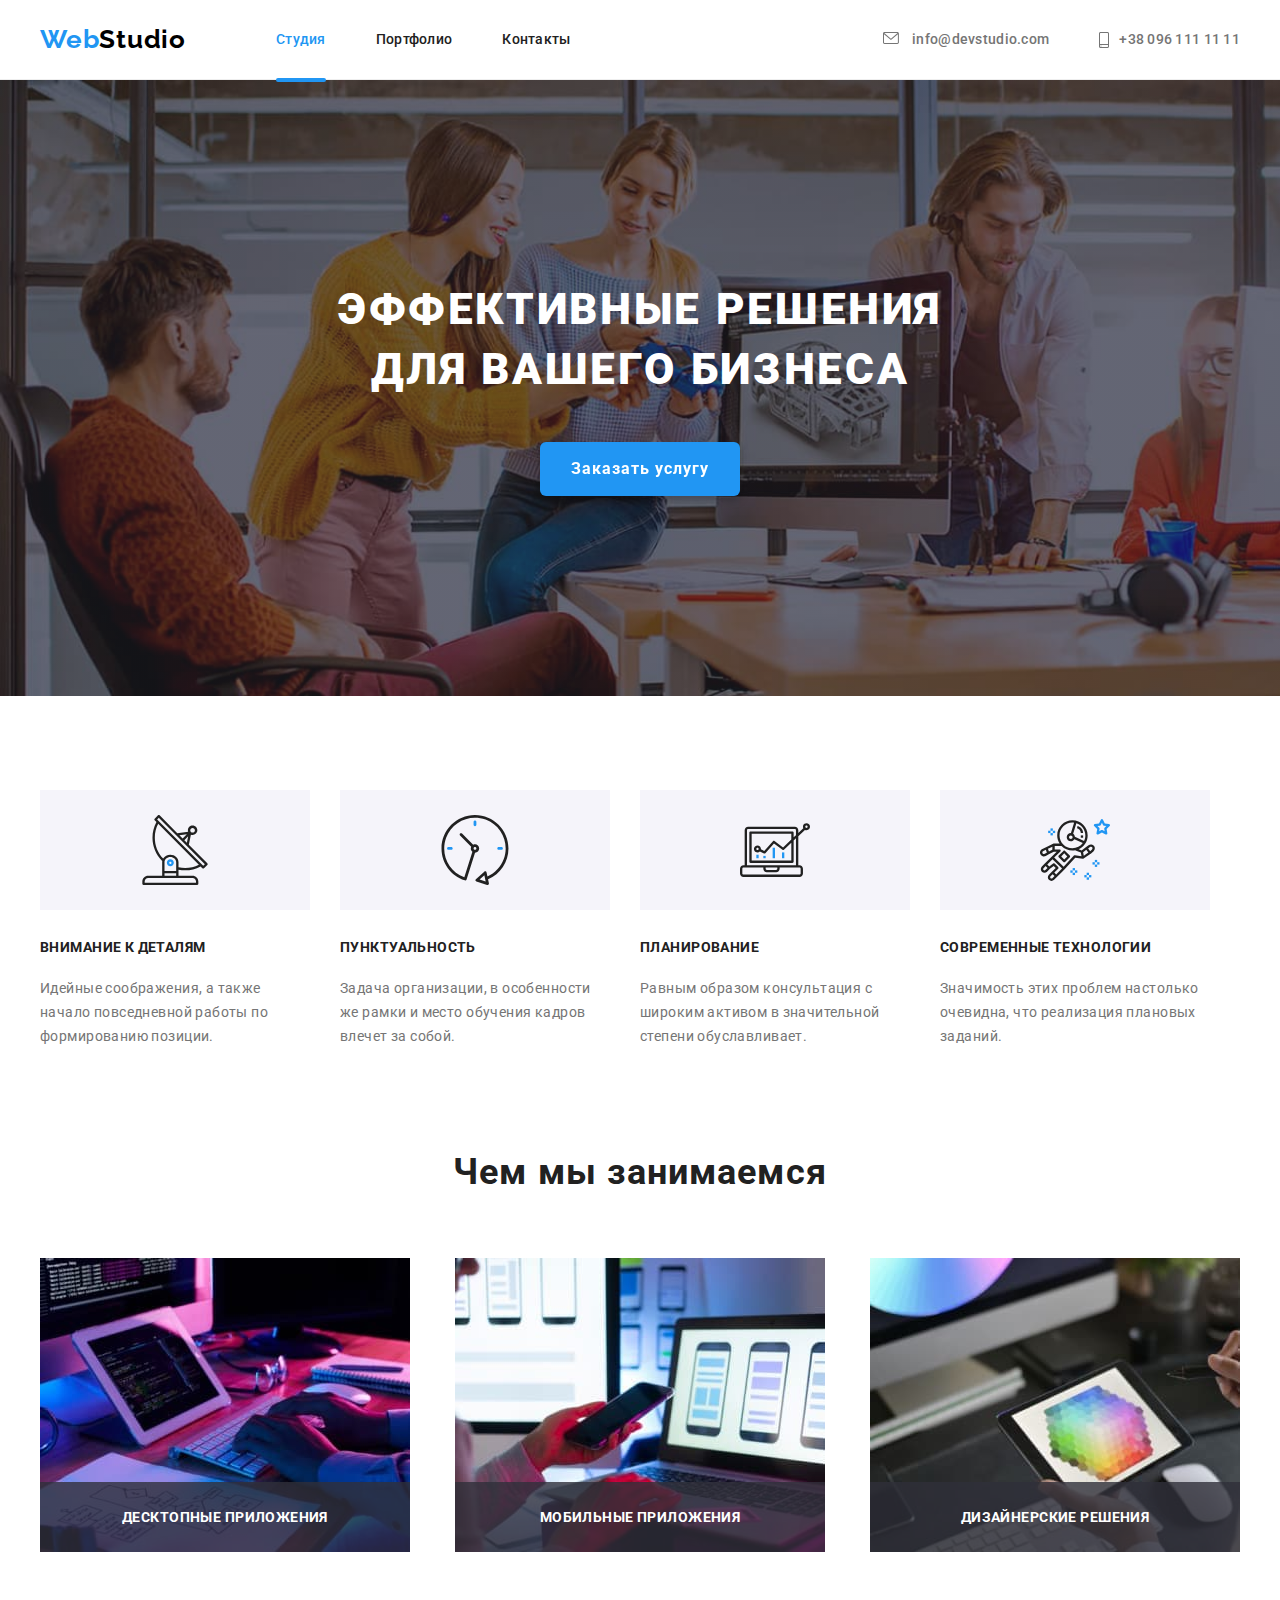
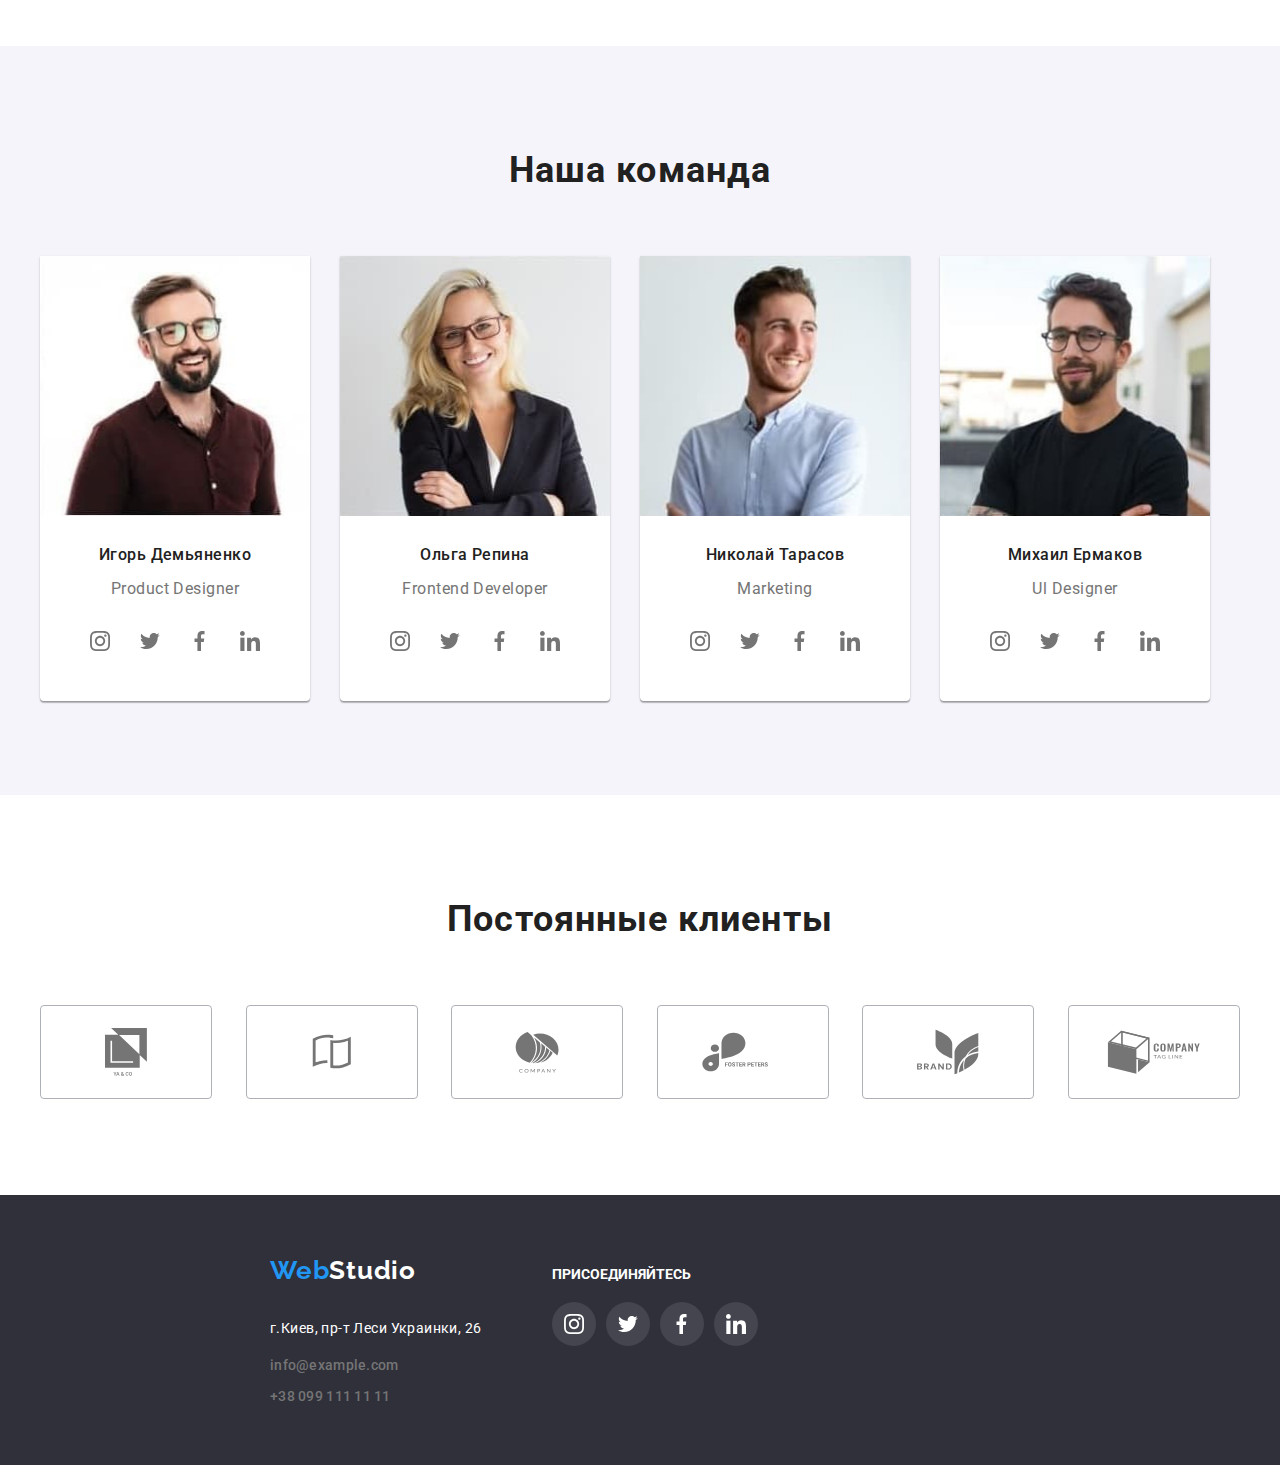
==== index.html @ bf775b37 "hw-06" ====
<!DOCTYPE html>
<html lang="ru">

<head>
    <meta charset="UTF-8">
    <meta http-equiv="X-UA-Compatible" content="IE=edge">
    <meta name="viewport" content="width=device-width, initial-scale=1.0">
    <title>WebStudio</title>
    <link rel="preconnect" href="https://fonts.gstatic.com">

    <link
        href="https://fonts.googleapis.com/css2?family=Raleway:wght@700&family=Roboto:wght@400;500;700;900&display=swap"
        rel="stylesheet">

    <link href="link rel="
        stylesheet="https://cdnjs.cloudflare.com/ajax/libs/modern-normalize/1.1.0/modern-normalize.min.css"
        integrity="sha512-wpPYUAdjBVSE4KJnH1VR1HeZfpl1ub8YT/NKx4PuQ5NmX2tKuGu6U/JRp5y+Y8XG2tV+wKQpNHVUX03MfMFn9Q=="
        crossorigin="anonymous">

    <link rel="stylesheet" href="https://cdnjs.cloudflare.com/ajax/libs/animate.css/4.1.1/animate.min.css" />

    <link rel="stylesheet" href="./css/styles.css">

</head>

<body>
    <!--HEADER-->
    <header class="page-header">
        <div class="container header-container">
            <nav class="navigation">
                <a class="logo link" href="./">Web<span class="logo-header-part-2">Studio</span>
                </a>

                <ul class="menu-link list link">
                    <li class="menu-item">
                        <a class="menu-link current list link" href="./index.html">
                            Студия
                        </a>
                    </li>
                    <li class="menu-item">
                        <a class="menu-link list link" href="./portfolio.html">Портфолио</a>
                    </li>
                    <li class="menu-item">
                        <a class="menu-link list link" href="./index.html">Контакты</a>
                    </li>
                </ul>
            </nav>

            <ul class="menu-list list">
                <li class="menu-item">
                    <a class="mail-link link" href="mailto:info@devstudio.com">
                        <svg class="mail-link-svg" width=16px height=12px>
                            <use href="./images/sprite.svg#icon-hr-envelope">
                            </use>
                        </svg> info@devstudio.com
                    </a>
                </li>

                <li class="menu-item">

                    <a class="tel-link link" href="tel:+380961111111">
                        <svg class="tel-link-svg" width=10px height=16px>
                            <use href="./images/sprite.svg#icon-hr-smartphone">
                            </use>
                        </svg>
                        +38 096 111 11 11
                    </a>
                </li>
            </ul>
        </div>
    </header>
    <main>


        <!--HERO-->
        <section class="hero">
            <div class="container">
                <h1 class="hero-title">эффективные решения<br />для вашего бизнеса</h1>
                <button class="modal-btn animate__rubberBand" type="button" data-modal-open>Заказать услугу</button>
            </div>
        </section>

        <!--FEATURES-->
        <section class="our-features">
            <div class="container">
                <h2 hidden>Наши качества</h2>
                <ul class="our-features-all list">
                    <li class="our-features-item">
                        <div class="our-features-container">
                            <svg class="our-features-svg">
                                <use href="./images/sprite.svg#icon-antenna">
                                </use>
                            </svg>
                        </div>
                        <h3 class="our-features-title">Внимание к деталям</h3>
                        <p class="our-features-description">Идейные соображения, а также<br />
                            начало повседневной работы по<br />
                            формированию позиции.
                        </p>

                    </li>

                    <li class="our-features-item">
                        <div class="our-features-container">
                            <svg class="our-features-svg">
                                <use href="./images/sprite.svg#icon-clock">
                                </use>
                            </svg>
                        </div>
                        <h3 class="our-features-title">Пунктуальность</h3>
                        <p class="our-features-description">Задача организации, в особенности<br />
                            же рамки и место обучения кадров<br />
                            влечет за собой.
                        </p>
                    </li>

                    <li class="our-features-item">
                        <div class="our-features-container">
                            <svg class="our-features-svg">
                                <use href="./images/sprite.svg#icon-diagram">
                                </use>
                            </svg>
                        </div>
                        <h3 class="our-features-title">Планирование</h3>
                        <p class="our-features-description">Равным образом консультация с<br />
                            широким активом в значительной<br />
                            степени обуславливает.
                        </p>
                    </li>

                    <li class="our-features-item">
                        <div class="our-features-container">
                            <svg class="our-features-svg">
                                <use href="./images/sprite.svg#icon-astronaut">
                                </use>
                            </svg>
                        </div>
                        <h3 class="our-features-title">Современные технологии</h3>
                        <p class="our-features-description">Значимость этих проблем настолько<br />
                            очевидна, что реализация плановых<br />
                            заданий.
                        </p>
                    </li>
                </ul>
            </div>
        </section>

        <!--WHAT WE DO-->
        <section class="what-we-do">
            <div class="what-we-do-container container">
                <h2 class="what-we-do-title">Чем мы занимаемся</h2>
                <ul class="what-we-do-all list">
                    <li class="what-we-do-item">
                        <img src="./images/about_box_1.jpg" alt="набор кода на клавиатуре" width="370" height="294">
                        <p class="what-we-do-description">Десктопные приложения</p>
                    </li>

                    <li class="what-we-do-item">
                        <img src="./images/about_box_2.jpg" alt="выбор меню для телефона, отображается 
                            на экране ноутбука" width="370" height="294">
                        <p class="what-we-do-description">Мобильные приложения</p>
                    </li>

                    <li class="what-we-do-item">
                        <img src="./images/about_box_3.jpg" alt="выбор цвета 
                        на планшете" width="370" height="294">
                        <p class="what-we-do-description">Дизайнерские решения</p>
                    </li>
                </ul>
            </div>
        </section>

        <!--TEAM-->
        <section class="our-team">
            <div class="our-team-container">
                <h2 class="our-team-title">Наша команда</h2>
                <div class="container">

                    <ul class="our-team-all list">
                        <li class="our-team-item">
                            <div class="our-team-card">
                                <img src="./images/team_card_1.jpg" alt="Игорь Демьяненко Product Designer" width="270"
                                    height="260">
                                <h3 class="our-team-name">Игорь Демьяненко</h3>
                                <p class="our-team-position" lang="en">Product Designer</p>

                                <ul class="team-social-list list">
                                    <li class="team-social-list-item">
                                        <a href="" class="team-social-list-link">
                                            <svg class="team-social-list-icon">
                                                <use href="./images/sprite.svg#icon-instagram">
                                                </use>
                                            </svg>
                                        </a>
                                    </li>
                                    <li class="team-social-list-item">
                                        <a href="" class="team-social-list-link">
                                            <svg class="team-social-list-icon">
                                                <use href="./images/sprite.svg#icon-twitter">
                                                </use>
                                            </svg>
                                        </a>
                                    </li>
                                    <li class="team-social-list-item">
                                        <a href="" class="team-social-list-link">
                                            <svg class="team-social-list-icon">
                                                <use href="./images/sprite.svg#icon-facebook">
                                                </use>
                                            </svg>
                                        </a>
                                    </li>
                                    <li class="team-social-list-item">
                                        <a href="" class="team-social-list-link">
                                            <svg class="team-social-list-icon">
                                                <use href="./images/sprite.svg#icon-linkedin">
                                                </use>
                                            </svg>
                                        </a>
                                    </li>
                                </ul>
                            </div>
                        </li>

                        <li class="our-team-item">
                            <div class="our-team-card">
                                <img src="./images/team_card_2.jpg" alt="Ольга Репина Frontend Developer" width="270"
                                    height="260">
                                <div class="our-team-text">
                                    <h3 class="our-team-name">Ольга Репина</h3>
                                    <p class="our-team-position" lang="en">Frontend Developer</p>
                                    <ul class="team-social-list list">
                                        <li class="team-social-list-item">
                                            <a href="" class="team-social-list-link">
                                                <svg class="team-social-list-icon">
                                                    <use href="./images/sprite.svg#icon-instagram">
                                                    </use>
                                                </svg>
                                            </a>
                                        </li>
                                        <li class="team-social-list-item">
                                            <a href="" class="team-social-list-link">
                                                <svg class="team-social-list-icon">
                                                    <use href="./images/sprite.svg#icon-twitter">
                                                    </use>
                                                </svg>
                                            </a>
                                        </li>
                                        <li class="team-social-list-item">
                                            <a href="" class="team-social-list-link">
                                                <svg class="team-social-list-icon">
                                                    <use href="./images/sprite.svg#icon-facebook">
                                                    </use>
                                                </svg>
                                            </a>
                                        </li>
                                        <li class="team-social-list-item">
                                            <a href="" class="team-social-list-link">
                                                <svg class="team-social-list-icon">
                                                    <use href="./images/sprite.svg#icon-linkedin">
                                                    </use>
                                                </svg>
                                            </a>
                                        </li>
                                    </ul>
                                </div>
                            </div>
                        </li>

                        <li class="our-team-item">
                            <div class="our-team-card">
                                <img src="./images/team_card_3.jpg" alt="Николай Тарасов Marketing" width="270"
                                    height="260">
                                <div class="our-team-text">
                                    <h3 class="our-team-name">Николай Тарасов</h3>
                                    <p class="our-team-position" lang="en">Marketing</p>
                                    <ul class="team-social-list list">
                                        <li class="team-social-list-item">
                                            <a href="" class="team-social-list-link">
                                                <svg class="team-social-list-icon">
                                                    <use href="./images/sprite.svg#icon-instagram">
                                                    </use>
                                                </svg>
                                            </a>
                                        </li>
                                        <li class="team-social-list-item">
                                            <a href="" class="team-social-list-link">
                                                <svg class="team-social-list-icon">
                                                    <use href="./images/sprite.svg#icon-twitter">
                                                    </use>
                                                </svg>
                                            </a>
                                        </li>
                                        <li class="team-social-list-item">
                                            <a href="" class="team-social-list-link">
                                                <svg class="team-social-list-icon">
                                                    <use href="./images/sprite.svg#icon-facebook">
                                                    </use>
                                                </svg>
                                            </a>
                                        </li>
                                        <li class="team-social-list-item">
                                            <a href="" class="team-social-list-link">
                                                <svg class="team-social-list-icon">
                                                    <use href="./images/sprite.svg#icon-linkedin">
                                                    </use>
                                                </svg>
                                            </a>
                                        </li>
                                    </ul>
                                </div>
                            </div>
                        </li>

                        <li class="our-team-item">
                            <div class="our-team-card">
                                <img src="./images/team_card_4.jpg" alt="Михаил Ермаков Ul Designer" width="270"
                                    height="260">
                                <div class="our-team-text">
                                    <h3 class="our-team-name">Михаил Ермаков</h3>
                                    <p class="our-team-position" lang="en">Ul Designer</p>
                                    <ul class="team-social-list list">
                                        <li class="team-social-list-item">
                                            <a href="" class="team-social-list-link">
                                                <svg class="team-social-list-icon">
                                                    <use href="./images/sprite.svg#icon-instagram">
                                                    </use>
                                                </svg>
                                            </a>
                                        </li>
                                        <li class="team-social-list-item">
                                            <a href="" class="team-social-list-link">
                                                <svg class="team-social-list-icon">
                                                    <use href="./images/sprite.svg#icon-twitter">
                                                    </use>
                                                </svg>
                                            </a>
                                        </li>
                                        <li class="team-social-list-item">
                                            <a href="" class="team-social-list-link">
                                                <svg class="team-social-list-icon">
                                                    <use href="./images/sprite.svg#icon-facebook">
                                                    </use>
                                                </svg>
                                            </a>
                                        </li>
                                        <li class="team-social-list-item">
                                            <a href="" class="team-social-list-link">
                                                <svg class="team-social-list-icon">
                                                    <use href="./images/sprite.svg#icon-linkedin">
                                                    </use>
                                                </svg>
                                            </a>
                                        </li>
                                    </ul>
                                </div>
                            </div>
                        </li>
                    </ul>
                </div>
            </div>
        </section>

        <!--CLIENTS-->
        <section class="clients">
            <div class="clients-container container">
                <h2 class="clients-title">Постоянные клиенты</h2>
                <ul class="clients-all-list list">
                    <li class="clients-item">
                        <a class="clients-link">
                            <svg class="clients-svg" width="42" height="48">
                                <use href="./images/sprite.svg#icon-client-1">
                                </use>
                            </svg>
                        </a>
                    </li>

                    <li class="clients-item">
                        <a class="clients-link">
                            <svg class="clients-svg" width="40" height="52">
                                <use href="./images/sprite.svg#icon-client-2">
                                </use>
                            </svg>
                        </a>
                    </li>
                    <li class="clients-item">
                        <a class="clients-link">
                            <svg class="clients-svg" width="44" height="42">
                                <use href="./images/sprite.svg#icon-client-3">
                                </use>
                            </svg>
                        </a>
                    </li>
                    <li class="clients-item">
                        <a class="clients-link">
                            <svg class="clients-svg" width="84" height="40">
                                <use href="./images/sprite.svg#icon-client-4">
                                </use>
                            </svg>
                        </a>
                    </li>
                    <li class="clients-item">
                        <a class="clients-link">
                            <svg class="clients-svg" width="62" height="46">
                                <use href="./images/sprite.svg#icon-client-5">
                                </use>
                            </svg>
                        </a>
                    </li>
                    <li class="clients-item">
                        <a class="clients-link">
                            <svg class="clients-svg" width="94" height="44">
                                <use href="./images/sprite.svg#icon-client-6">
                                </use>
                            </svg>
                        </a>
                    </li>

                </ul>
            </div>

        </section>
    </main>

    <!--FOOTER-->
    <footer class="page-footer">
        <div class="footer">
            <div class="footer-container">
                <a class="logo-footer link" href="./index.html">Web<span class="logo-footer-part-2">Studio </span>
                </a>
                <address>
                    <ul class="menu-footer list">
                        <li class="menu-footer-item">
                            <a class="address-link link" href="https://goo.gl/maps/Fgwvw3FV3BkWmxrF7" target="blank"
                                rel="noopener noreferrer">
                                г.Киев, пр-т Леси Украинки, 26
                            </a>
                        </li>

                        <li class="menu-footer-item">
                            <a class="mail-link link" href="mailto:info@example.com">info@example.com</a>
                        </li>

                        <li class="menu-footer-item">
                            <a class="tel-link link" href="tel:+380991111111"> +38 099 111 11 11</a>
                        </li>
                    </ul>
                </address>
            </div>

            <div class="footer-social">
                <h2 class="footer-social-list-title">Присоединяйтесь</h2>
                <ul class="footer-social-list list">
                    <li class="footer-social-list-item">
                        <a href="" class="footer-social-list-icon">
                            <svg class="footer-icon" width="20px" height="20px">
                                <use href="./images/sprite.svg#icon-instagram">
                                </use>
                            </svg>
                        </a>
                    </li>
                    <li class="footer-social-list-item">
                        <a href="" class="footer-social-list-icon">
                            <svg class="footer-icon" width="20px" height="20px">
                                <use href="./images/sprite.svg#icon-twitter">
                                </use>
                            </svg>
                        </a>
                    </li>
                    <li class="footer-social-list-item">
                        <a href="" class="footer-social-list-icon">
                            <svg class="footer-icon" width="20px" height="20px">
                                <use href="./images/sprite.svg#icon-facebook">
                                </use>
                            </svg>
                        </a>
                    </li>
                    <li class="footer-social-list-item">
                        <a href="" class="footer-social-list-icon">
                            <svg class="footer-icon" width="20px" height="20px">
                                <use href="./images/sprite.svg#icon-linkedin">
                                </use>
                            </svg>
                        </a>
                    </li>
                </ul>
            </div>

        </div>
    </footer>

    <div class="backdrop is-hidden" data-modal>
        <div class="modal">
            <button type="button" class="close-btn" data-modal-close>
                <svg class="close-btn-svg" width="11px" height="11px">
                    <use href="./images/sprite.svg#icon-x_for_modal">
                    </use>
                </svg>
            </button>
        </div>

    </div>
    <script src="./js/modal.js">
    </script>

</body>

</html>
---- css/styles.css ----
:root {
  --main-font: "Roboto", sans-serif;
  --secondary-font: "Raleway", sans-serif;
  --accent-color: #2196F3; 
  --main-text-color: #212121;
  --secondary-text-color: #757575;
  --accent-text-color: #ffffff;
  --background-color: #2F303A;
  --secondary-background-color: #F5F4FA;
}

h1,
h2,
h3,
h4,
h5,
h6,
p {
margin-top: 0;
margin-bottom: 0;
}

ul,
ol {
margin-top: 0;
margin-bottom: 0;
padding-left: 0;
}

img {
display: block;
max-width: 100%;
}

.list{
list-style: none;
}
.link{
text-decoration: none;
}


.container {
width: 1200px;
margin: 0 auto;
padding-left: 15px;
padding-right: 15px;
}

/*=========== HEADER =========*/
body {
font-family: var(--main-font);
margin: 0;
}
.page-header{
padding-top: 24px;
padding-bottom: 24px;
border-bottom: 1px solid #EEEEEE;
}
.header-container{
display: flex;
align-items: center;
}
.navigation{
display: flex;
align-items: center;
}
.logo{
font-family: var(--secondary-font);
font-weight: bold;
font-size: 26px;
line-height: 1.2;
letter-spacing: 0.03em;
color: var(--accent-color);
margin-right: 90px;

animation-duration: 1000ms;
}
.logo-header-part-2{
color: #000000;
}
.menu-link{
font-family: var(--main-font);
font-weight: 500;
font-size: 14px;
line-height: 1.14;
letter-spacing: 0.02em;
color: var(--main-text-color);
transition: color 250ms;
transition-timing-function: cubic-bezier(0.4, 0, 0.2, 1);
}
.menu-link.current {
color: var(--accent-color);
position: relative;
}
.menu-link.current::after{
display: block;
content: "";
width: 100%;
height: 4px;
background-color: var(--accent-color);
border-radius: 2px;
position: absolute;
bottom: -34px;
cursor: pointer;
}
.menu-link:hover,
.menu-link:focus {
color: var(--accent-color);
}
.menu-link{
display: flex;
align-items: center;
}

.menu-list{
display: flex;
align-items: center;
margin-left: auto;
} 
.menu-item:not(:last-child){
margin-right: 50px;
}
.menu-item{
display: flex;
align-items: center;
}
.mail-link{
font-family: var(--main-font);
font-weight: 500;
font-size: 14px;
line-height: 1.14;
letter-spacing: 0.02em;
color: var(--secondary-text-color);
transition: color 250ms;
transition-timing-function: cubic-bezier(0.4, 0, 0.2, 1);

}
.mail-link:hover,
.mail-link:focus{
color: var(--accent-color);
}
.tel-link{
font-family: var(--main-font);
font-weight: 500;
font-size: 14px;
line-height: 1.14;
letter-spacing: 0.02em;
color: var(--secondary-text-color);
text-align: center;
display: flex;
transition: color 250ms;
transition-timing-function: cubic-bezier(0.4, 0, 0.2, 1);
}
}
.tel-link:hover,
.tel-link:focus{
color: var(--accent-color);
}
.mail-link-svg:hover,
.mail-link-svg:focus,
.tel-link-svg:hover,
.tel-link-svg:focus{
fill: var(--accent-color);
}
.mail-link-svg{

fill: currentColor;
margin-right: 10px;
}
.tel-link-svg{
padding: 0;
border: 0;
fill: currentColor;
margin-right: 10px;
}
/*=========== END HEADER =========*/



/*=========== HERO =========*/
.hero{
background-color: #212121;
background-image: linear-gradient(
  rgba(47, 48, 58, 0.4),
  rgba(47, 48, 58, 0.4)
  ), 
  url("../images/hero-bg.jpg");

background-size: cover;
text-align: center;
padding-top: 200px;
padding-bottom: 200px;
max-width: 2000px;
margin: auto
}
.hero-title{
width: 696px;
margin: 0 auto;
margin-bottom: 42px;
font-weight: 900;
font-size: 44px;
line-height: 1.36;
text-align: center;
letter-spacing: 0.06em;
text-transform: uppercase;
color: var(--accent-text-color);
}
.modal-btn{
background-color: var(--accent-color);
font-family: var(--main-font);
font-weight: bold;
font-size: 16px;
line-height: 1.88;
letter-spacing: 0.06em;
color: var(--accent-text-color);
cursor: pointer;
width: 200px;
padding: 12px 0;
border: none;
border-radius: 6px;
filter: drop-shadow(0px 4px 4px rgba(0, 0, 0, 0.25));

animation-duration: 1000ms;
}
/*=========== END HERO =========*/



/*=========== FEATURES =========*/
.our-features{
padding-top: 94px;
padding-bottom: 94px;
margin: auto;
} 
.our-features-all{
display: flex;
}
.our-features-item{
display: list-item;
}
.our-features-item:not(:last-child){
margin-right: 30px;
}
.our-features-title{
font-family: var(--main-font);
font-weight: bold;
font-size: 14px;
line-height: 1.14;
letter-spacing: 0.03em;
text-transform: uppercase;
color: var(--main-text-color);
margin-bottom: 20px;
}
.our-features-description{
font-family: var(--main-font);
font-size: 14px;
line-height: 1.72;
letter-spacing: 0.03em;
color: var(--secondary-text-color);
flex-basis: calc((100% - 120px) / 4);
}
.our-features-container{
display: flex;
align-items: center;
justify-content: center;
height: 120px;
width: 270px;
text-align: center;
margin-bottom: 30px;
background-color: var(--secondary-background-color);
}
.our-features-svg{
  width: 70px;
  height: 70px;
}
/*=========== END FEATURES =========*/


/*=========== WHAT WE DO =========*/
.what-we-do-container{
padding-bottom: 94px;
margin:auto;
position: relative;
}
.what-we-do-all{
display: flex;
flex-wrap: wrap;
justify-content: space-between;
}
.what-we-do-title{
font-family: var(--main-font);
font-weight: bold;
font-size: 36px;
line-height: 1.67;
text-align: center;
letter-spacing: 0.03em;
color: var(--main-text-color);
margin-bottom: 56px;
}
.what-we-do-item{
position: relative;
}
.what-we-do-description{
position: absolute;
bottom: 0px;
width: 100%;
height: 70px;
display: flex;
align-items: center;
justify-content: center;

font-family: var(--main-font);
font-style: normal;
font-weight: bold;
font-size: 14px;
line-height: 16px;
text-align: center;
letter-spacing: 0.03em;
text-transform: uppercase;
color: var(--accent-text-color);
background: rgba(47, 48, 58, 0.8);
}
/*=========== END WHAT WE DO =========*/


/*=========== TEAM =========*/
.our-team-container{
background-color: var(--secondary-background-color);
text-align: center;
padding-top: 94px;
padding-bottom: 94px;
margin: auto;
}
.our-team-all{
display: flex;
}
.our-team-item:not(:last-child){
margin-right: 30px;
}
.our-team-title{
font-family: var(--main-font);
font-weight: bold;
font-size: 36px;
line-height: 1.67;
text-align: center;
letter-spacing: 0.03em;
color: var(--main-text-color);
margin-bottom: 56px;
}
.our-team-name{
font-family: var(--main-font);
font-weight: 500;
font-size: 16px;
line-height: 1.18;
letter-spacing: 0.03em;
color: var(--main-text-color);
margin-top: 30px;
margin-bottom: 15px;
}
.our-team-position{
font-family: var(--main-font);
font-weight: normal;
font-size: 16px;
line-height: 1.18;
letter-spacing: 0.03em;
color: var(--secondary-text-color);
margin-bottom: 20px;
}

.our-team-card{
background-color: #ffffff;
box-shadow: 0px 1px 3px rgba(0, 0, 0, 0.12), 0px 1px 1px rgba(0, 0, 0, 0.14), 0px 2px 1px rgba(0, 0, 0, 0.2);
border-radius: 0px 0px 4px 4px;
}

.team-social-list{
display: flex;
justify-content: space-between;
padding-left: 38px;
padding-right: 38px;
padding-bottom: 38px;
}
.team-social-list-item{
}

.team-social-list-icon{
width: 20px;
height: 20px;
fill: var(--secondary-text-color);
transition: fill 250ms cubic-bezier(0.4, 0, 0.2, 1);
}
.team-social-list-link{
display: flex;
align-items: center;
justify-content: center;
width: 44px;
height: 44px;
border-radius: 50%;
transition: color 250ms cubic-bezier(0.4, 0, 0.2, 1);
}
.team-social-list-link:hover .team-social-list-icon,
.team-social-list-link:focus .team-social-list-icon{
fill: #ffffff;
background-color: var(--accent-color);
transition: background-color 250ms cubic-bezier(0.4, 0, 0.2, 1);
}
.team-social-list-link:hover,
.team-social-list-link:focus{
background-color: var(--accent-color);
transition: background-color 250ms cubic-bezier(0.4, 0, 0.2, 1);
}
/*=========== END TEAM =========*/

/*=========== CLIENTS =========*/
.clients-container{
margin-bottom: 96px;
}
.clients-all-list{
display: flex;
flex-wrap: wrap;
justify-content: space-between;
}
.clients-title{
font-family: var(--main-font);
font-weight: bold;
font-size: 36px;
line-height: 1.67;
text-align: center;
letter-spacing: 0.03em;
color: var(--main-text-color);
margin-top: 94px;
margin-bottom: 56px;
}
.clients-item{
justify-content: center;
align-items: center;
width: 170px;
height: 92px;
border: 1px solid #AFB1B8;
border-radius: 4px;
cursor: pointer;

transition: border 250ms cubic-bezier(0.4, 0, 0.2, 1),
fill 250ms cubic-bezier(0.4, 0, 0.2, 1);
}
.clients-link{
display: flex;
justify-content: center;
align-items: center;
width: 170px;
height: 92px;
}
.clients-svg{
fill: var(--secondary-text-color);
transition: transform 500ms linear;
transition-timing-function: cubic-bezier(0.4, 0, 0.2, 1);
}

.clients-item:hover .clients-svg,
.clients-item:focus .clients-svg{
fill: var(--accent-color);
}
.clients-item:hover,
.clients-item:focus{
border-color: var(--accent-color);

}
/*=========== END CLIENTS =========*/


/*=========== FOOTER =========*/
.page-footer{
background-color: var(--background-color);
padding-top: 60px;
padding-bottom: 60px;
margin: auto;
}
.footer-container{
align-items: center;
padding-left: 200px;
}
.logo-footer{
margin-bottom: 30px;
display: block;
font-family: var(--secondary-font);
font-weight: bold;
font-size: 26px;
line-height: 1.2;
letter-spacing: 0.03em;
color: var(--accent-color);
}
.logo-footer-part-2 {
color: var(--accent-text-color);
}
.address-link{
font-family: var(--main-font);
font-style: normal;
font-weight: normal;
font-size: 14px;
line-height: 1.72;
letter-spacing: 0.03em;
color: var(--accent-text-color);
transition: color 250ms;
transition-timing-function: cubic-bezier(0.4, 0, 0.2, 1);
}
.address-link:hover,
.address-link:focus{
color: var(--accent-color);
}
.mail-link{
font-family: var(--main-font);
font-weight: 500;
font-style: normal;
font-size: 14px;
line-height: 1.14;
letter-spacing: 0.02em;
color: var(--secondary-text-color);
transition: color 250ms;
transition-timing-function: cubic-bezier(0.4, 0, 0.2, 1);
}
.mail-link:hover,
.mail-link:focus{
color: var(--accent-color);
}
.tel-link{
font-family: var(--main-font);
font-style: normal;
font-weight: 500;
font-size: 14px;
line-height: 1.14;
letter-spacing: 0.02em;
color: var(--secondary-text-color);
transition: color 250ms;
transition-timing-function: cubic-bezier(0.4, 0, 0.2, 1);
}
.tel-link:hover,
.tel-link:focus{
color: var(--accent-color); 
}
.menu-footer-item:not(:last-child){
margin-bottom: 15px;
}
.footer{
display: flex;
margin-left: 70px;
align-items: baseline;
}
.footer-social{
margin-left: 70px;
}
.footer-social-list-title{
margin: auto;
margin-bottom: 20px;
text-transform: uppercase;
font-size: 14px;
color: #ffffff;
}
.footer-social-list{
display: flex;
}
.footer-social-list-item{
margin-right: 10px;
}
.footer-social-list-icon{
display: flex;
justify-content: center;
align-items: center;
width: 44px;
height: 44px;
border-radius: 50%;
color: #ffffff;
background-color: rgba(255, 255, 255, 0.1);
}
.footer-icon{
fill: currentColor;
}
.footer-social-list-icon:hover,
.footer-social-list-icon:focus{
fill: #ffffff;
background-color: var(--accent-color);
transition: background-color 250ms cubic-bezier(0.4, 0, 0.2, 1);
}
/*=========== END FOOTER =========*/

/*=========== PORTFOLIO =========*/
.portfolio{
padding-top: 94px;
padding-bottom: 94px;
}
.portfolio-projects{
max-width: 1600px;
margin: auto;
}
.portfolio-buttons{
padding-bottom: 50px;
margin: auto;
}
.portfolio-buttons-all{
display: flex;
justify-content: center;
}
.porfolio-buttons-item{
background-color: var(--secondary-background-color);
font-family: var(--main-font);
font-style: normal;
font-weight: 500;
font-size: 16px;
line-height: 26px;
text-align: center;
letter-spacing: 0.03em;
color: var(--main-text-color);
cursor: pointer;
margin-right: 5px;
border: none;
border-radius: 4px;
padding: 6px 22px;

transition: color 250ms cubic-bezier(0.4, 0, 0.2, 1),
;
}
.porfolio-buttons-item:not(:last-child){
margin-right: 5px;
}
.porfolio-buttons-item.current{
color: var(--accent-color); 
}
.porfolio-buttons-item:hover,
.porfolio-buttons-item:focus{
background-color: var(--accent-color);
color: var(--accent-text-color);
box-shadow: 0px 3px 1px rgba(0, 0, 0, 0.1), 0px 1px 2px rgba(0, 0, 0, 0.08), 0px 2px 2px rgba(0, 0, 0, 0.12);

transition: background-color 250ms cubic-bezier(0.4, 0, 0.2, 1),
color 250ms cubic-bezier(0.4, 0, 0.2, 1);
}
.portfolio-name{
font-family: var(--main-font);
font-style: normal;
font-weight: bold;
font-size: 18px;
line-height: 36px;
letter-spacing: 0.06em;
color: var(--main-text-color);
}
.portfolio-type{
font-family: var(--main-font);
font-style: normal;
font-weight: normal;
font-size: 16px;
line-height: 30px;
letter-spacing: 0.03em;
color: var(--secondary-text-color);
}
.portfolio-projects-all{
display: flex;
flex-wrap: wrap;
margin-left: -30px;
margin-top: -30px;
}
.portfolio-projects-item{
flex-basis: calc ((100% - 90px) / 3);
margin-left: 30px;
margin-top: 30px;
}
.portfolio-text{
padding-top: 20px;
padding-bottom: 20px;
padding-left: 24px;
padding-right: 24px;
border: 1px solid #EEEEEE;
border-top: none;
}
.portfolio-projects-item:hover{
box-shadow: 0px 1px 1px rgba(0, 0, 0, 0.12), 0px 4px 4px rgba(0, 0, 0, 0.06), 1px 4px 6px rgba(0, 0, 0, 0.16);
cursor: pointer;
}
.portfolio-projects-link{
display: block;
}
.portfolio-projects-img-wrapper{
position: relative;
overflow: hidden;
}
.overlay{
background-color: rgba(33, 150, 243, 0.9);
font-family: Roboto;
font-size: 18px;
line-height: 28px;
letter-spacing: 0.03em;
color: #FFFFFF;

position: absolute;
overflow: auto;
opacity: 0;
top: 0;
left: 0;
width: 100%;
height: 100%;
padding: 64px 24px 64px 24px;

transform: translateY(100%);
transition: transform 250ms;
transition-timing-function: cubic-bezier(0.4, 0, 0.2, 1);
}

.portfolio-projects-link:hover .overlay
.portfolio-projects-link:focus .overlay{
transform: translateY(0);
opacity: 1;
}
.portfolio-projects-link:hover .overlay{
transform: translateY(0);
opacity: 1;
}
/*=========== END PORTFOLIO =========*/

/*=========== BACKDROP =========*/

.backdrop{
position: fixed;
top: 0;
left: 0;
width: 100vw;
height: 100vh;
background-color: rgba(0, 0, 0, 0.2);

opacity: 1;
visibility: visible;
pointer-events: auto;

transition: opacity 250ms linear, 
            visibility 250ms linear;
}

.modal{
position: absolute;
left: 50%;
top: 50%;
width: 528px;
height: 580px;
background-color: #ffffff;
transform: translate(-50%, -50%);
scale: ;
}
.close-btn{
position: absolute;
top: 8px;
right: 8px;
width: 30px;
height: 30px;
border-radius: 50%;
border: 1px solid rgba(0, 0, 0, 0.1);
background-color: transparent;
cursor: pointer;
padding: 0;
}
.is-hidden{
opacity: 0;
visibility: hidden;
pointer-events: none;
}
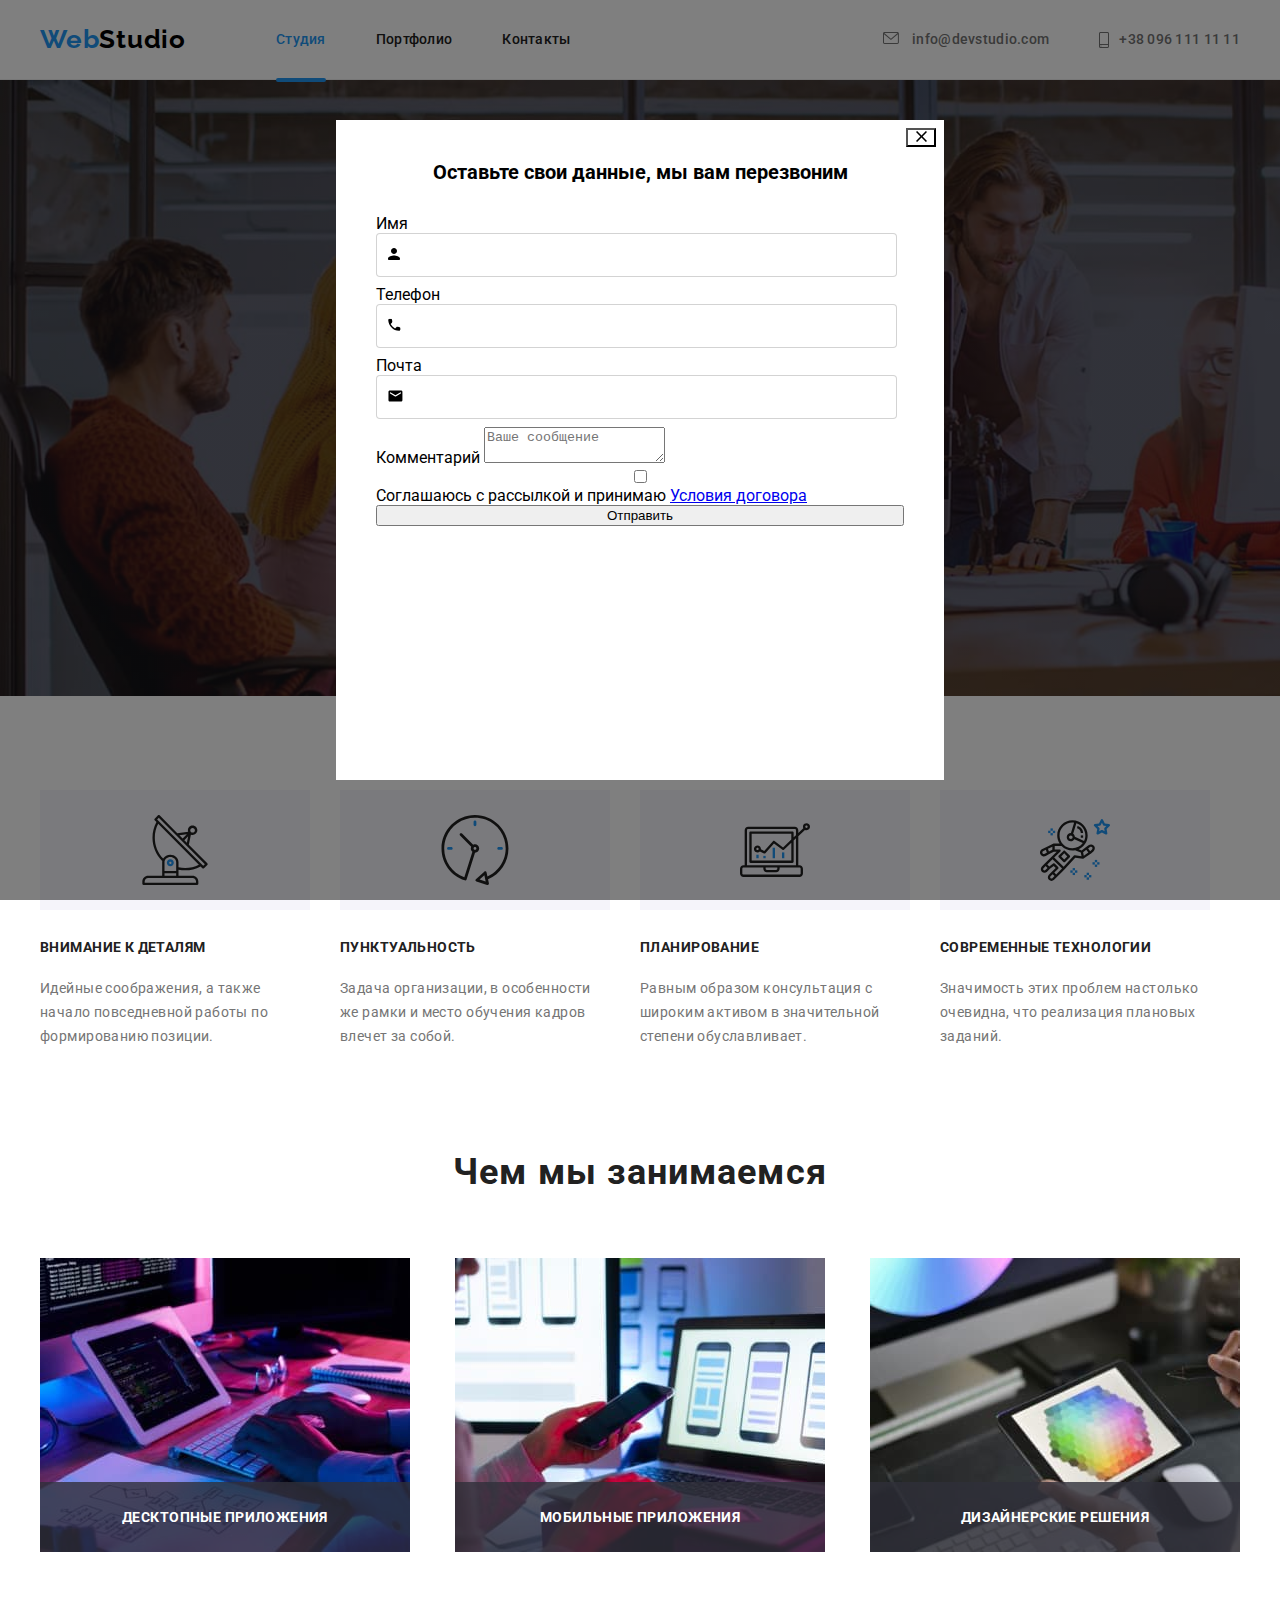
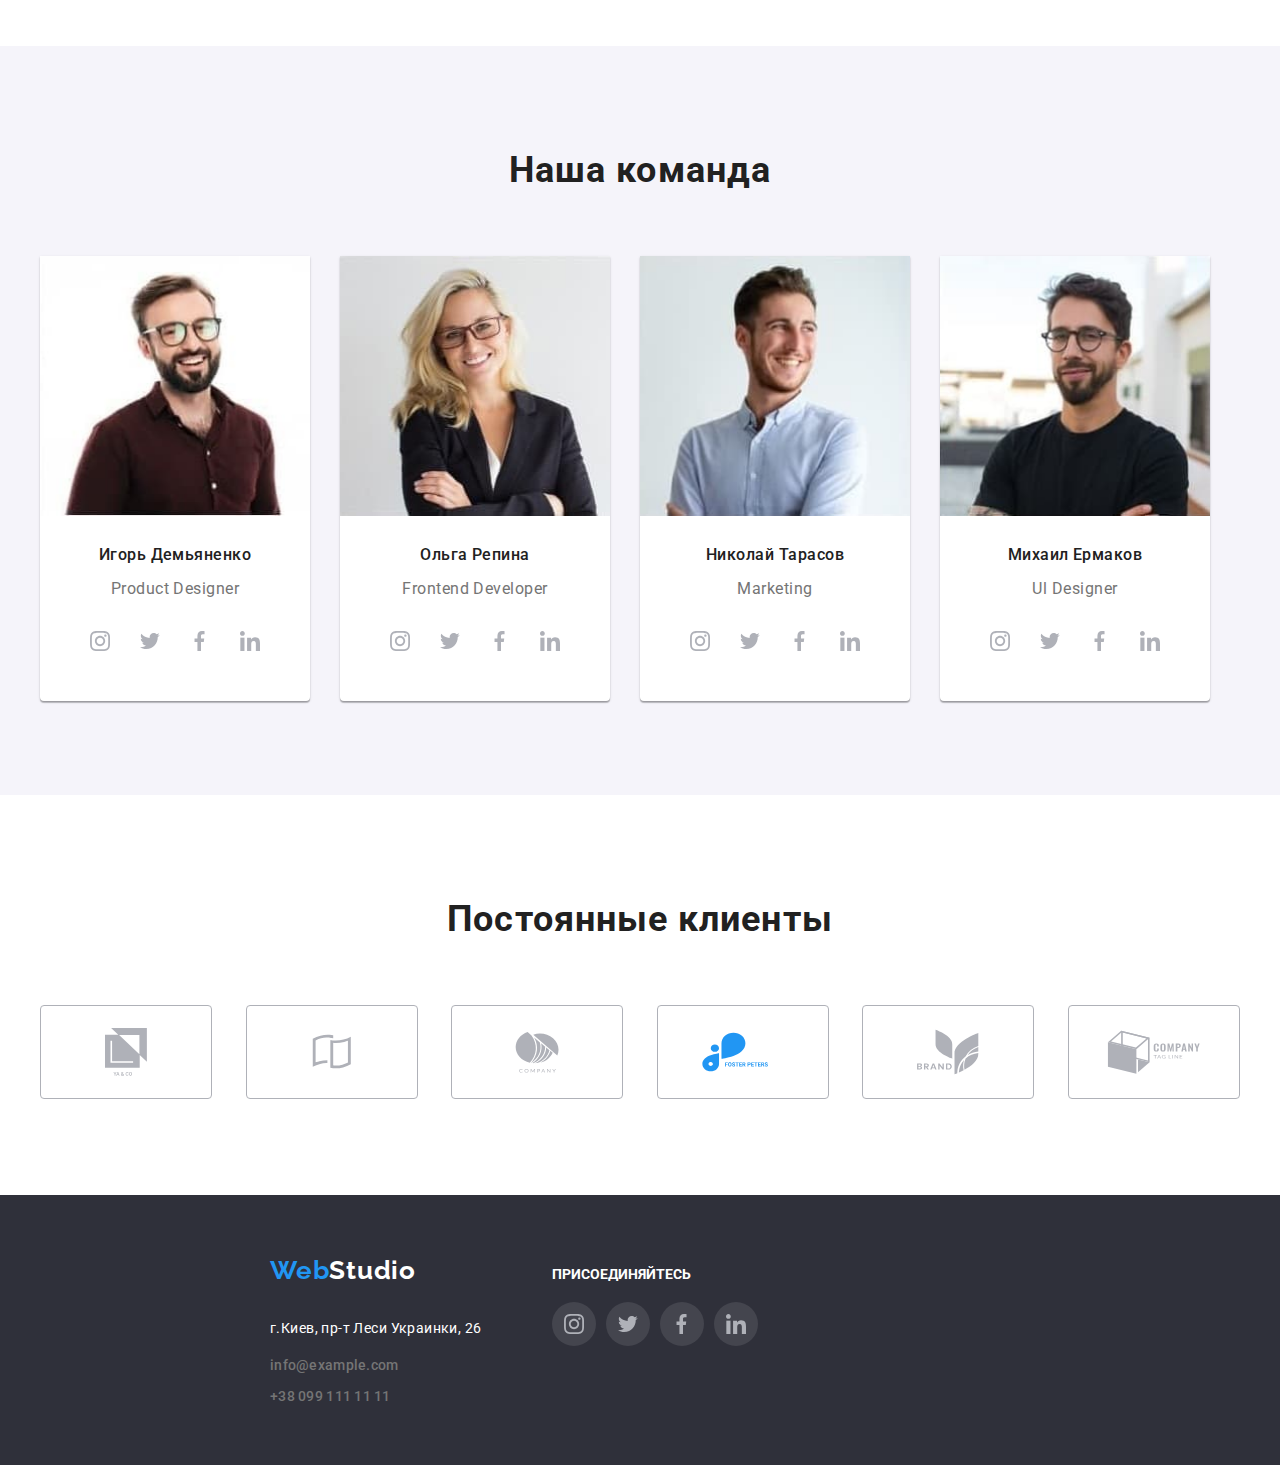
==== commit 8ebf3940: "modal-window" ====
--- a/index.html
+++ b/index.html
@@ -488,7 +488,7 @@
         </div>
     </footer>
 
-    <div class="backdrop is-hidden" data-modal>
+    <div class="backdrop " data-modal>
         <div class="modal">
             <button type="button" class="close-btn" data-modal-close>
                 <svg class="close-btn-svg" width="11px" height="11px">
@@ -496,10 +496,54 @@
                     </use>
                 </svg>
             </button>
+            <form action="#" class="modal-form">
+                <p class="modal-form-head">Оставьте свои данные, мы вам перезвоним
+                </p>
+                <label class="mogal-form-field">
+                    Имя
+                    <span class="modal-form-input-wrapper">
+                        <input type="text" class="modal-form-input" name="user-name">
+                        <svg class="modal-form-icon" width="12px" height="12px">
+                            <use href="./images/sprite.svg#icon-input-name">
+                            </use>
+                        </svg>
+                    </span>
+                </label>
+                <label class="mogal-form-field">
+                    Телефон
+                    <span class="modal-form-input-wrapper">
+                        <input type="tel" class="modal-form-input" name="user-tel">
+                        <svg class="modal-form-icon" width="13px" height="13px">
+                            <use href="./images/sprite.svg#icon-input-phone">
+                            </use>
+                        </svg>
+                    </span>
+                </label>
+                <label class="mogal-form-field">
+                    Почта
+                    <span class="modal-form-input-wrapper">
+                        <input type="tel" class="modal-form-input" name="user-tel">
+                        <svg class="modal-form-icon" width="15px" height="12px">
+                            <use href="./images/sprite.svg#icon-input-mail">
+                            </use>
+                        </svg>
+                    </span>
+                </label>
+                <label class="mogal-form-field">
+                    Комментарий
+                    <textarea name="user-message" class="modal-form-message" placeholder="Ваше сообщение"></textarea>
+                </label>
+                <input type="checkbox" class="modal-form-ceckbox" id="accept-policy">
+                <label for="accept-policy" class="modal-form-checkbox label">Соглашаюсь с рассылкой и принимаю
+                    <a href="#" class="modal-form-label-link">Условия договора</a></label>
+                <button type="submit" class="modal-form-btn">Отправить</button>
+
+
+            </form>
         </div>
 
     </div>
-    <script src="./js/modal.js">
+    <!--<script src="./js/modal.js">-->
     </script>
 
 </body>
--- a/css/styles.css
+++ b/css/styles.css
@@ -723,7 +723,7 @@
 left: 0;
 width: 100vw;
 height: 100vh;
-background-color: rgba(0, 0, 0, 0.2);
+background-color: rgba(0, 0, 0, 0.5);
 
 opacity: 1;
 visibility: visible;
@@ -741,16 +741,13 @@
 height: 580px;
 background-color: #ffffff;
 transform: translate(-50%, -50%);
-scale: ;
+padding: 40px;
 }
 .close-btn{
 position: absolute;
 top: 8px;
 right: 8px;
 width: 30px;
-height: 30px;
-border-radius: 50%;
-border: 1px solid rgba(0, 0, 0, 0.1);
 background-color: transparent;
 cursor: pointer;
 padding: 0;
@@ -759,4 +756,57 @@
 opacity: 0;
 visibility: hidden;
 pointer-events: none;
-}+}
+/*=========== END BACKDROP =========*/
+
+/*=========== MODAL FORM =========*/
+.modal-form{
+display: flex;
+flex-direction: column;
+}
+
+.modal-form-head{
+font-weight: 700;
+font-size: 20px;
+text-align: center;
+margin-bottom: 30px;
+}
+.modal-form-field{
+position: relative;
+font-weight: 400;
+font-size: 12px;
+color: #757575;
+margin-bottom: 16px;
+}
+.modal-form-input-wrapper{
+position: relative;
+margin-top: 4px;
+}
+.modal-form-input{
+width: 90%;
+height: 40px;
+border: 1px solid rgba(33, 33, 33, 0.2);
+border-radius: 4px;
+margin-bottom: 8px;
+padding-left: 42px;
+transition: border-color 250ms linear;
+}
+
+.modal-form-input:focus{
+border-color: var(--accent-color);
+outline: none;
+cursor: pointer;
+}
+
+.modal-form-icon{
+position: absolute;
+top: 50%;
+left: 12px;
+transform: translateY(-50%);
+display: block;
+transition: background-color 250ms linear;
+}
+
+.modal-form-input:focus + .modal-form-icon{
+fill: var(--accent-color)
+} 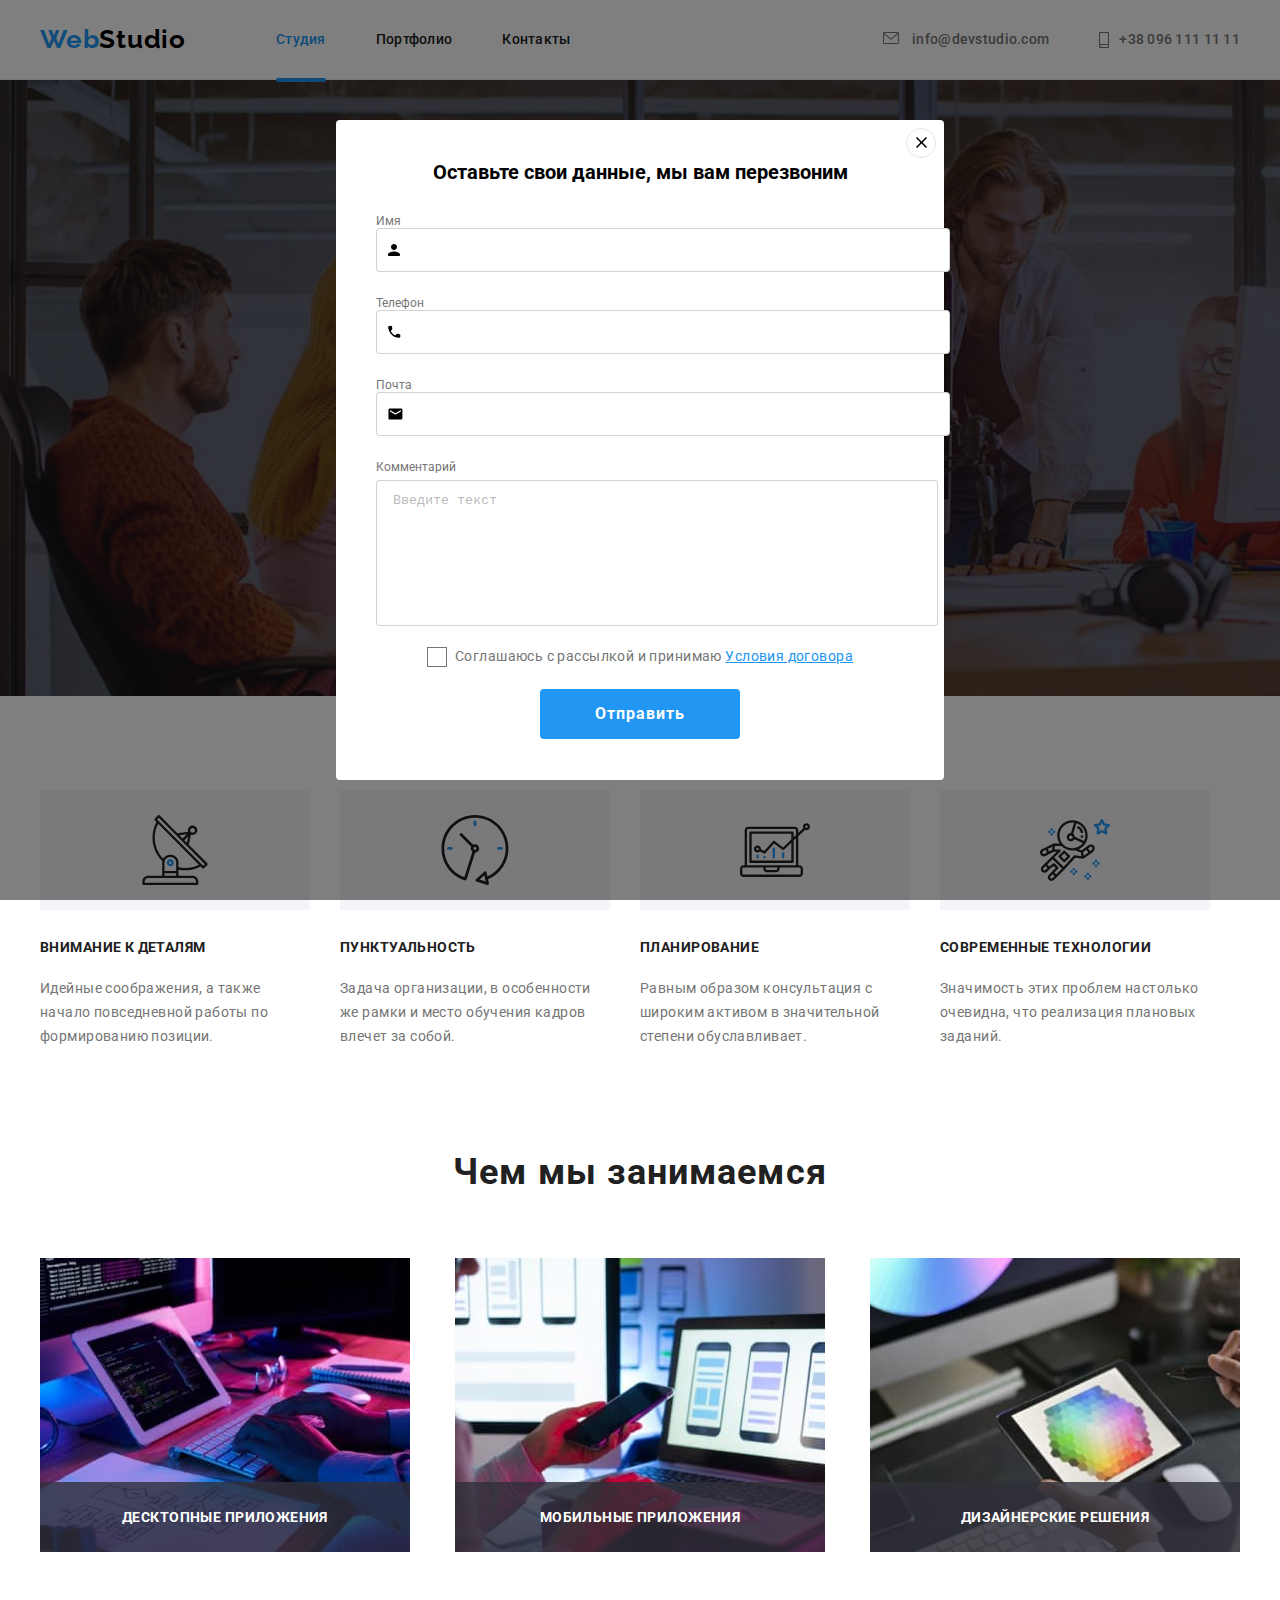
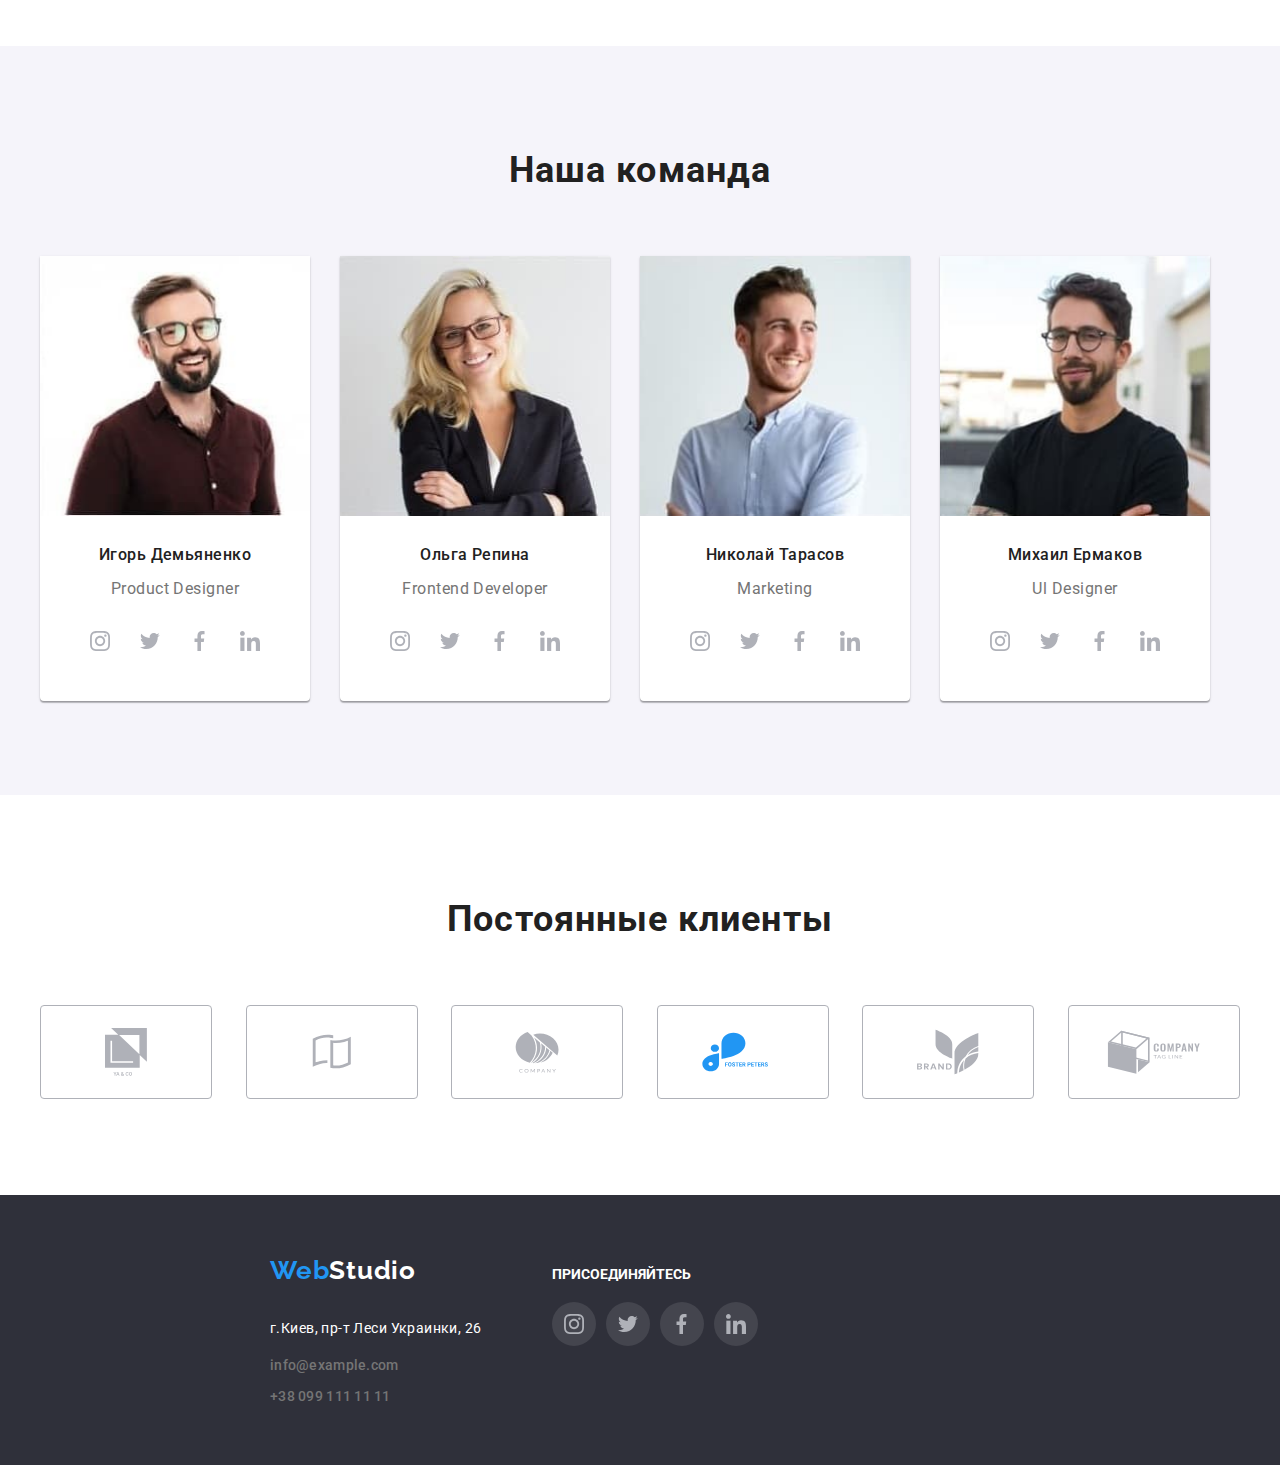
==== commit 8e097874: "checkbox" ====
--- a/index.html
+++ b/index.html
@@ -83,7 +83,7 @@
         <!--FEATURES-->
         <section class="our-features">
             <div class="container">
-                <h2 hidden>Наши качества</h2>
+                <h2 class="visually-hidden">Наши качества</h2>
                 <ul class="our-features-all list">
                     <li class="our-features-item">
                         <div class="our-features-container">
@@ -499,43 +499,47 @@
             <form action="#" class="modal-form">
                 <p class="modal-form-head">Оставьте свои данные, мы вам перезвоним
                 </p>
-                <label class="mogal-form-field">
+                <label class="modal-form-field">
                     Имя
                     <span class="modal-form-input-wrapper">
-                        <input type="text" class="modal-form-input" name="user-name">
+                        <input type="text" class="modal-form-input" name="user-name" minlength="2"
+                            pattern="[a-zA-Zа-яёА-ЯЁ]+" title="Имя должно содержать символы кириллицы или латиницы"
+                            required>
                         <svg class="modal-form-icon" width="12px" height="12px">
                             <use href="./images/sprite.svg#icon-input-name">
                             </use>
                         </svg>
                     </span>
                 </label>
-                <label class="mogal-form-field">
+                <label class="modal-form-field">
                     Телефон
                     <span class="modal-form-input-wrapper">
-                        <input type="tel" class="modal-form-input" name="user-tel">
+                        <input type="tel" class="modal-form-input" name="user-phone"
+                            pattern="[0-9]{3}-[0-9]{3}-[0-9]{2}-[0-9]{2}" title="096-000-00-00" required>
                         <svg class="modal-form-icon" width="13px" height="13px">
                             <use href="./images/sprite.svg#icon-input-phone">
                             </use>
                         </svg>
                     </span>
                 </label>
-                <label class="mogal-form-field">
+                <label class="modal-form-field">
                     Почта
                     <span class="modal-form-input-wrapper">
-                        <input type="tel" class="modal-form-input" name="user-tel">
+                        <input type="email" class="modal-form-input" name="user-mail" required>
                         <svg class="modal-form-icon" width="15px" height="12px">
                             <use href="./images/sprite.svg#icon-input-mail">
                             </use>
                         </svg>
                     </span>
                 </label>
-                <label class="mogal-form-field">
+                <label class="modal-form-field">
                     Комментарий
-                    <textarea name="user-message" class="modal-form-message" placeholder="Ваше сообщение"></textarea>
+                    <textarea name="user-message" class="modal-form-message" placeholder="Введите текст"></textarea>
                 </label>
-                <input type="checkbox" class="modal-form-ceckbox" id="accept-policy">
-                <label for="accept-policy" class="modal-form-checkbox label">Соглашаюсь с рассылкой и принимаю
-                    <a href="#" class="modal-form-label-link">Условия договора</a></label>
+                <input type="checkbox" class="modal-form-checkbox visually-hidden" id="accept-policy">
+                <label for="accept-policy" class="modal-form-checkbox-label">Соглашаюсь с рассылкой и принимаю&nbsp;
+                    <a href="#" class="modal-form-label-link">Условия договора</a>
+                </label>
                 <button type="submit" class="modal-form-btn">Отправить</button>
 
 
--- a/css/styles.css
+++ b/css/styles.css
@@ -47,6 +47,16 @@
 padding-right: 15px;
 }
 
+.visually-hidden{
+  position: absolute !important;
+  clip: rect(1px 1px 1px 1px);
+  clip: rect(1px 1px 1px 1px);
+  padding: 0 !important;
+  border: 0 !important;
+  height: 1px !important;
+  width: 1px !important;
+  overflow: hidden;
+}
 /*=========== HEADER =========*/
 body {
 font-family: var(--main-font);
@@ -741,6 +751,7 @@
 height: 580px;
 background-color: #ffffff;
 transform: translate(-50%, -50%);
+border-radius: 4px;
 padding: 40px;
 }
 .close-btn{
@@ -748,9 +759,16 @@
 top: 8px;
 right: 8px;
 width: 30px;
+height: 30px;
+padding: 0;
+border-radius: 50%;
+border: 1px solid rgba(0, 0, 0, 0.1);
 background-color: transparent;
 cursor: pointer;
 padding: 0;
+}
+.close-btn:hover{
+fill: var(--accent-color);
 }
 .is-hidden{
 opacity: 0;
@@ -764,7 +782,6 @@
 display: flex;
 flex-direction: column;
 }
-
 .modal-form-head{
 font-weight: 700;
 font-size: 20px;
@@ -783,21 +800,21 @@
 margin-top: 4px;
 }
 .modal-form-input{
-width: 90%;
+width: 100%;
 height: 40px;
 border: 1px solid rgba(33, 33, 33, 0.2);
 border-radius: 4px;
 margin-bottom: 8px;
 padding-left: 42px;
 transition: border-color 250ms linear;
-}
-
+font-size: 12px;
+color: #757575;
+}
 .modal-form-input:focus{
 border-color: var(--accent-color);
 outline: none;
 cursor: pointer;
 }
-
 .modal-form-icon{
 position: absolute;
 top: 50%;
@@ -806,7 +823,90 @@
 display: block;
 transition: background-color 250ms linear;
 }
-
 .modal-form-input:focus + .modal-form-icon{
 fill: var(--accent-color)
-} +} 
+.modal-form-message{
+width: 100%;
+height: 120px;
+margin-top: 6px;
+border: 1px solid rgba(33, 33, 33, 0.2);
+border-radius: 4px;
+padding: 12px 16px;
+resize: none;
+}
+.modal-form-message:focus{
+outline: none;
+border-color: var(--accent-color);
+transition: background-color 250ms linear;
+}
+.modal-form-message::placeholder{
+color: rgba(117, 117, 117, 0.5);;
+}
+.modal-form-checkbox:checked + .modal-form-checkbox-label::before{
+background-image: url("../images/input-check.svg");
+background-size: 15px 14px;
+}
+.modal-form-checkbox:focus + .modal-form-checkbox-label::before{
+outline: 1px solid #212121;
+}
+.modal-form-checkbox-label{
+display: flex;
+align-items: center;
+justify-content: center;
+font-family: var(--main-font);
+font-weight: 400;
+line-height: 1.71;
+letter-spacing: 0.03em;
+font-size: 14px;
+color: var(--secondary-text-color);
+margin-bottom: 20px;
+background-position: center;
+background-size: cover;
+background-repeat: no-repeat;
+}
+.modal-form-checkbox-label::before{
+display: block;
+content: "";
+width: 18px;
+height: 18px;
+border: 1px solid #757575;
+cursor: pointer;
+margin-right: 8px;
+}
+.accept-policy{
+font-weight: 400;
+line-height: 1.71;
+letter-spacing: 0.03em;
+font-size: 14px;
+color: var(--secondary-text-color);
+display: flex;
+align-items: center;
+justify-content: center;
+margin-bottom: 20px;
+background-position: center;
+background-size: cover;
+background-repeat: no-repeat;
+}
+.modal-form-label-link {
+line-height: 1.71;
+letter-spacing: 0.03em;
+text-decoration-line: underline;
+color: var(--accent-color);
+}
+.modal-form-btn{
+align-items: center;
+width: 200px;
+height: 50px;
+background-color: var(--accent-color);
+font-family: var(--main-font);
+font-weight: bold;
+font-size: 16px;
+line-height: 1.88;
+letter-spacing: 0.06em;
+color: var(--accent-text-color);
+cursor: pointer;
+border: none;
+border-radius: 4px;
+margin: 0 auto;
+}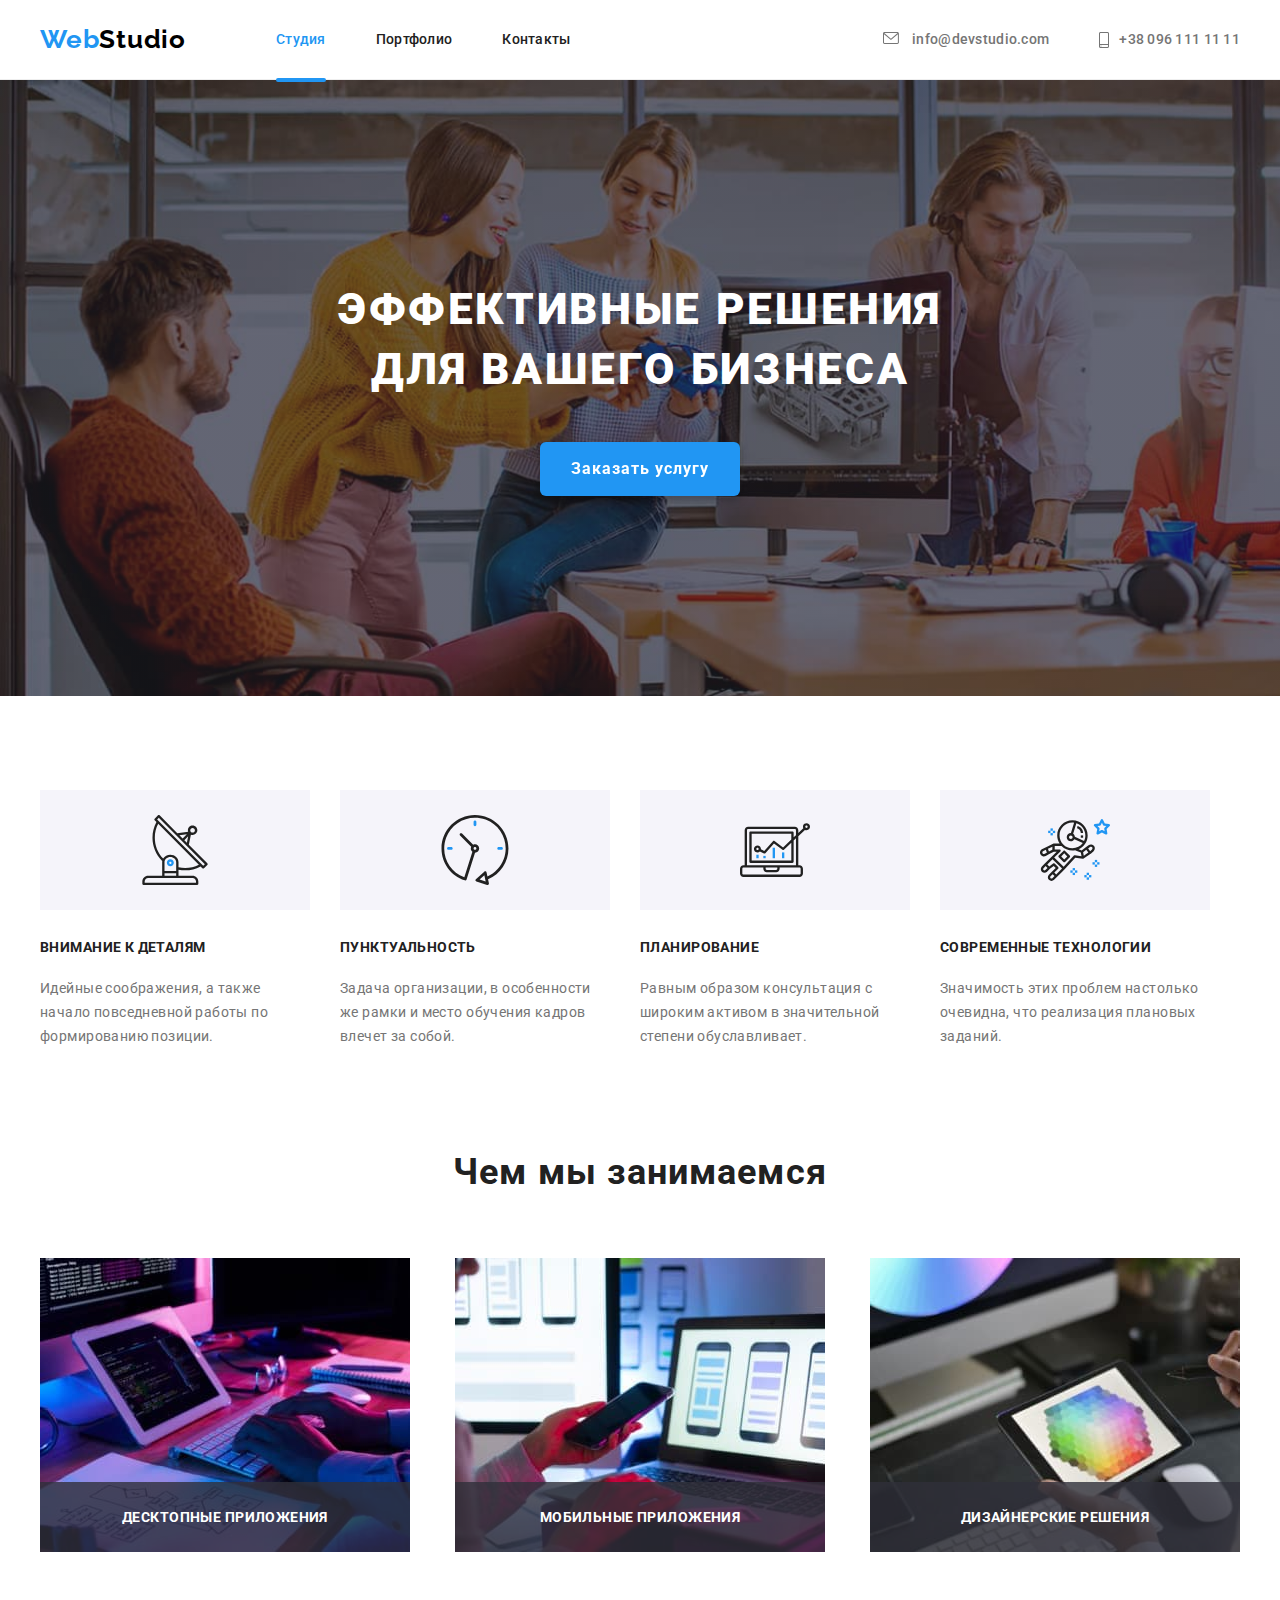
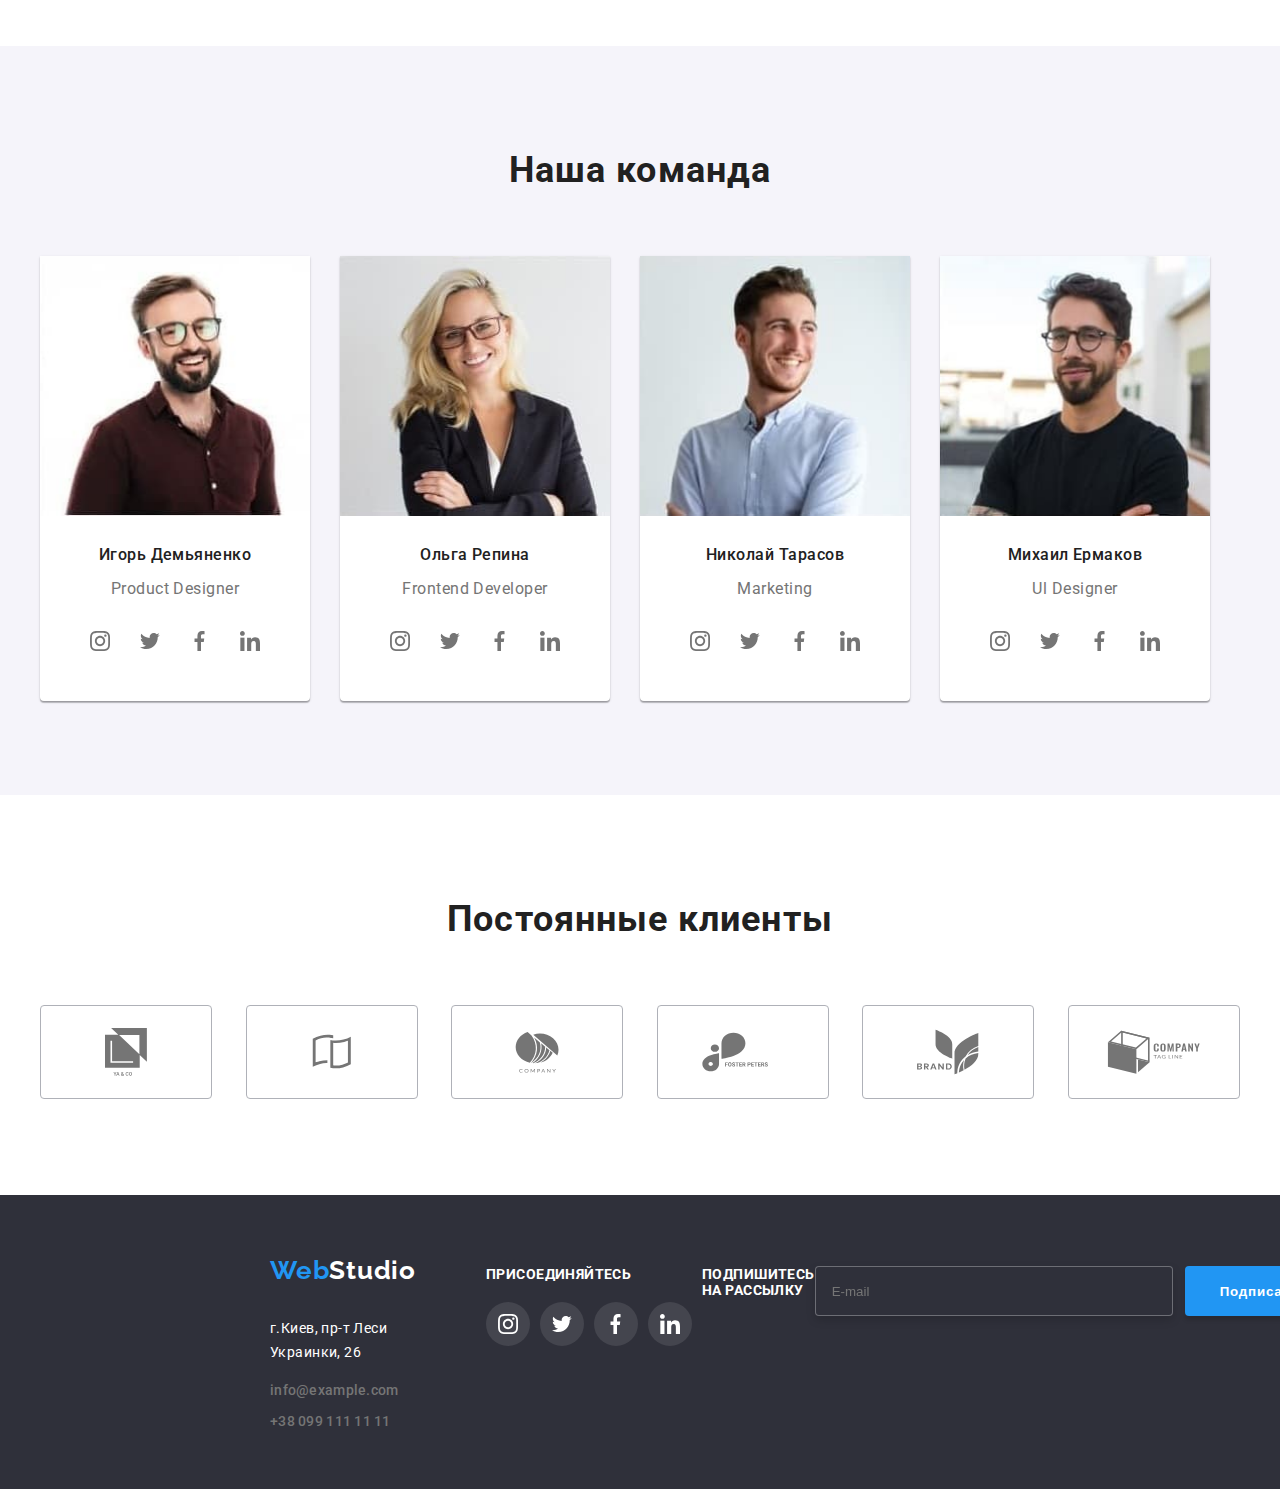
==== commit caaf8bed: "checkbox-blue_done" ====
--- a/index.html
+++ b/index.html
@@ -448,7 +448,7 @@
             </div>
 
             <div class="footer-social">
-                <h2 class="footer-social-list-title">Присоединяйтесь</h2>
+                <p class="footer-social-list-title">Присоединяйтесь</p>
                 <ul class="footer-social-list list">
                     <li class="footer-social-list-item">
                         <a href="" class="footer-social-list-icon">
@@ -485,10 +485,26 @@
                 </ul>
             </div>
 
+
+            <form class="footer-form">
+                <p class="footer-form-title">Подпишитесь на рассылку</p>
+                <div class="footer-form-holder">
+                    <input type="email" class="footer-form-input" name="user-name" placeholder="E-mail" required="">
+                    <button type="submit" class="footer-form-btn">Подписаться
+                        <svg class="footer-form-icon">
+                            <use href="./images/sprite.svg#icon-send">
+                            </use>
+                        </svg>
+                    </button>
+
+                </div>
+            </form>
+
+
         </div>
     </footer>
 
-    <div class="backdrop " data-modal>
+    <div class="backdrop is-hidden" data-modal>
         <div class="modal">
             <button type="button" class="close-btn" data-modal-close>
                 <svg class="close-btn-svg" width="11px" height="11px">
@@ -547,7 +563,7 @@
         </div>
 
     </div>
-    <!--<script src="./js/modal.js">-->
+    <script src="./js/modal.js">
     </script>
 
 </body>
--- a/css/styles.css
+++ b/css/styles.css
@@ -560,11 +560,13 @@
 margin-left: 70px;
 }
 .footer-social-list-title{
-margin: auto;
+font-weight: bold;
+font-size: 14px;
+line-height: 16px;
+letter-spacing: 0.03em;
+text-transform: uppercase;
+color: var(--accent-text-color);
 margin-bottom: 20px;
-text-transform: uppercase;
-font-size: 14px;
-color: #ffffff;
 }
 .footer-social-list{
 display: flex;
@@ -579,7 +581,7 @@
 width: 44px;
 height: 44px;
 border-radius: 50%;
-color: #ffffff;
+color: var(--accent-text-color);
 background-color: rgba(255, 255, 255, 0.1);
 }
 .footer-icon{
@@ -587,9 +589,59 @@
 }
 .footer-social-list-icon:hover,
 .footer-social-list-icon:focus{
-fill: #ffffff;
+fill: var(--accent-text-color);
 background-color: var(--accent-color);
 transition: background-color 250ms cubic-bezier(0.4, 0, 0.2, 1);
+}
+.footer-form{
+display: flex;
+justify-content: space-between;
+}
+.footer-form-title{
+align-items: center;
+font-weight: bold;
+font-size: 14px;
+line-height: 16px;
+letter-spacing: 0.03em;
+text-transform: uppercase;
+color: var(--accent-text-color);
+margin-bottom: 20px;
+}
+.footer-form-holder {
+display: flex;
+justify-content: space-between;
+}
+.footer-form-input {
+width: 358px;
+height: 50px;
+border: 1px solid rgba(255, 255, 255, 0.3);
+box-sizing: border-box;
+filter: drop-shadow(0px 4px 4px rgba(0, 0, 0, 0.15));
+border-radius: 4px;
+background-color: var(--background-color);
+padding-left: 16px;
+color: var(--accent-text-color);
+}
+.footer-form-btn {
+display: flex;
+width: 200px;
+height: 50px;
+background: var(--accent-color);
+box-shadow: 0px 4px 4px rgb(0 0 0 / 15%);
+border-radius: 4px;
+border: transparent;
+align-items: center;
+text-align: center;
+justify-content: center;
+letter-spacing: 0.06em;
+font-weight: bold;
+color: var(--accent-text-color);
+margin-left: 12px;
+}
+.footer-form-icon {
+width: 24px;
+height: 24px;
+margin-left: 10px;
 }
 /*=========== END FOOTER =========*/
 
@@ -698,7 +750,7 @@
 font-size: 18px;
 line-height: 28px;
 letter-spacing: 0.03em;
-color: #FFFFFF;
+color: var(--accent-text-color);
 
 position: absolute;
 overflow: auto;
@@ -749,10 +801,14 @@
 top: 50%;
 width: 528px;
 height: 580px;
-background-color: #ffffff;
+background-color: var(--accent-text-color);
 transform: translate(-50%, -50%);
 border-radius: 4px;
 padding: 40px;
+box-shadow: 0px 1px 3px rgb(0 0 0 / 12%), 
+            0px 1px 1px rgb(0 0 0 / 14%), 
+            0px 2px 1px rgb(0 0 0 / 20%);
+
 }
 .close-btn{
 position: absolute;
@@ -800,6 +856,7 @@
 margin-top: 4px;
 }
 .modal-form-input{
+box-sizing: border-box;
 width: 100%;
 height: 40px;
 border: 1px solid rgba(33, 33, 33, 0.2);
@@ -827,6 +884,7 @@
 fill: var(--accent-color)
 } 
 .modal-form-message{
+box-sizing: border-box;
 width: 100%;
 height: 120px;
 margin-top: 6px;
@@ -841,14 +899,20 @@
 transition: background-color 250ms linear;
 }
 .modal-form-message::placeholder{
-color: rgba(117, 117, 117, 0.5);;
-}
+font-family: var(--main-font);
+color: rgba(117, 117, 117, 0.5);
+}
+
 .modal-form-checkbox:checked + .modal-form-checkbox-label::before{
+background-color: var(--accent-color);
 background-image: url("../images/input-check.svg");
-background-size: 15px 14px;
+background-position: center;
+background-repeat: no-repeat;
+border-radius: 2px;
 }
 .modal-form-checkbox:focus + .modal-form-checkbox-label::before{
-outline: 1px solid #212121;
+border: 2px solid var(--accent-color);
+border-radius: 2px;
 }
 .modal-form-checkbox-label{
 display: flex;
@@ -868,11 +932,12 @@
 .modal-form-checkbox-label::before{
 display: block;
 content: "";
-width: 18px;
-height: 18px;
-border: 1px solid #757575;
+width: 16px;
+height: 15px;
+border-radius: 2px;
+border: 2px solid #212121;
+margin-right: 8px;
 cursor: pointer;
-margin-right: 8px;
 }
 .accept-policy{
 font-weight: 400;
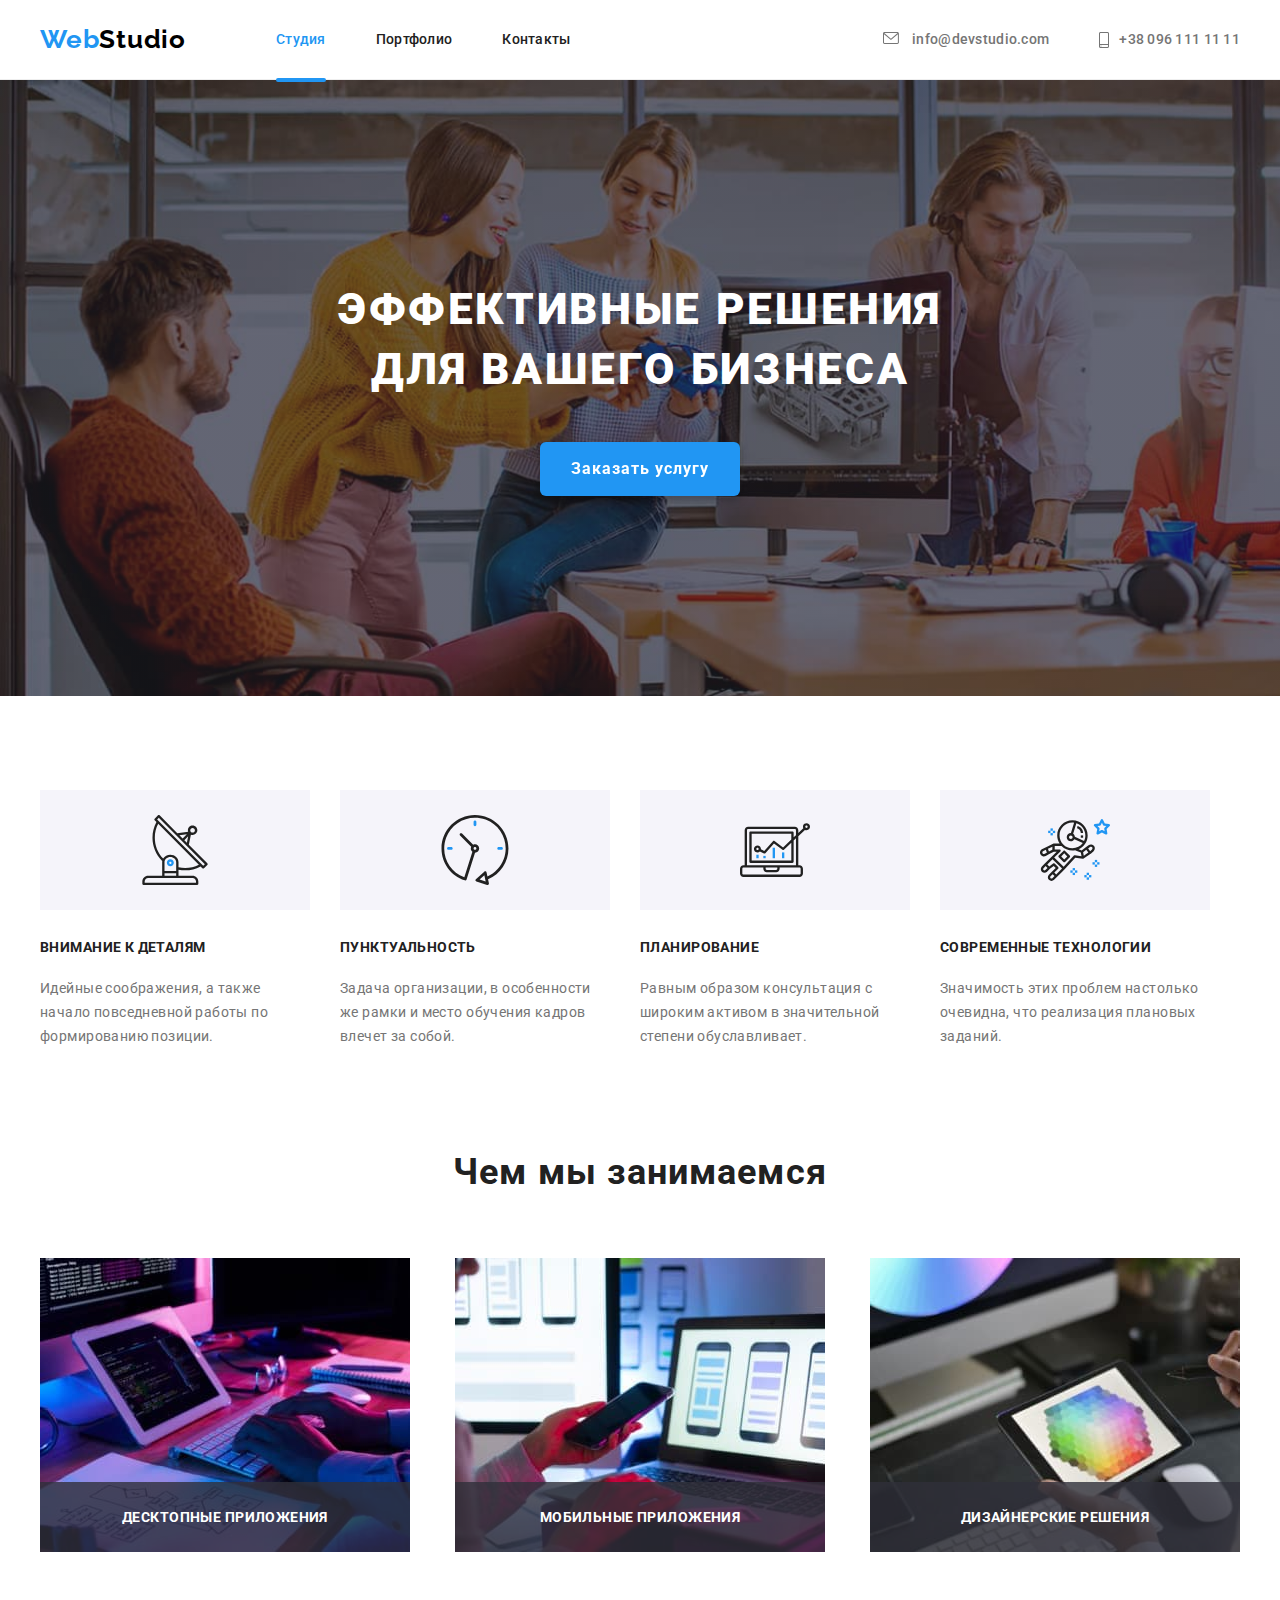
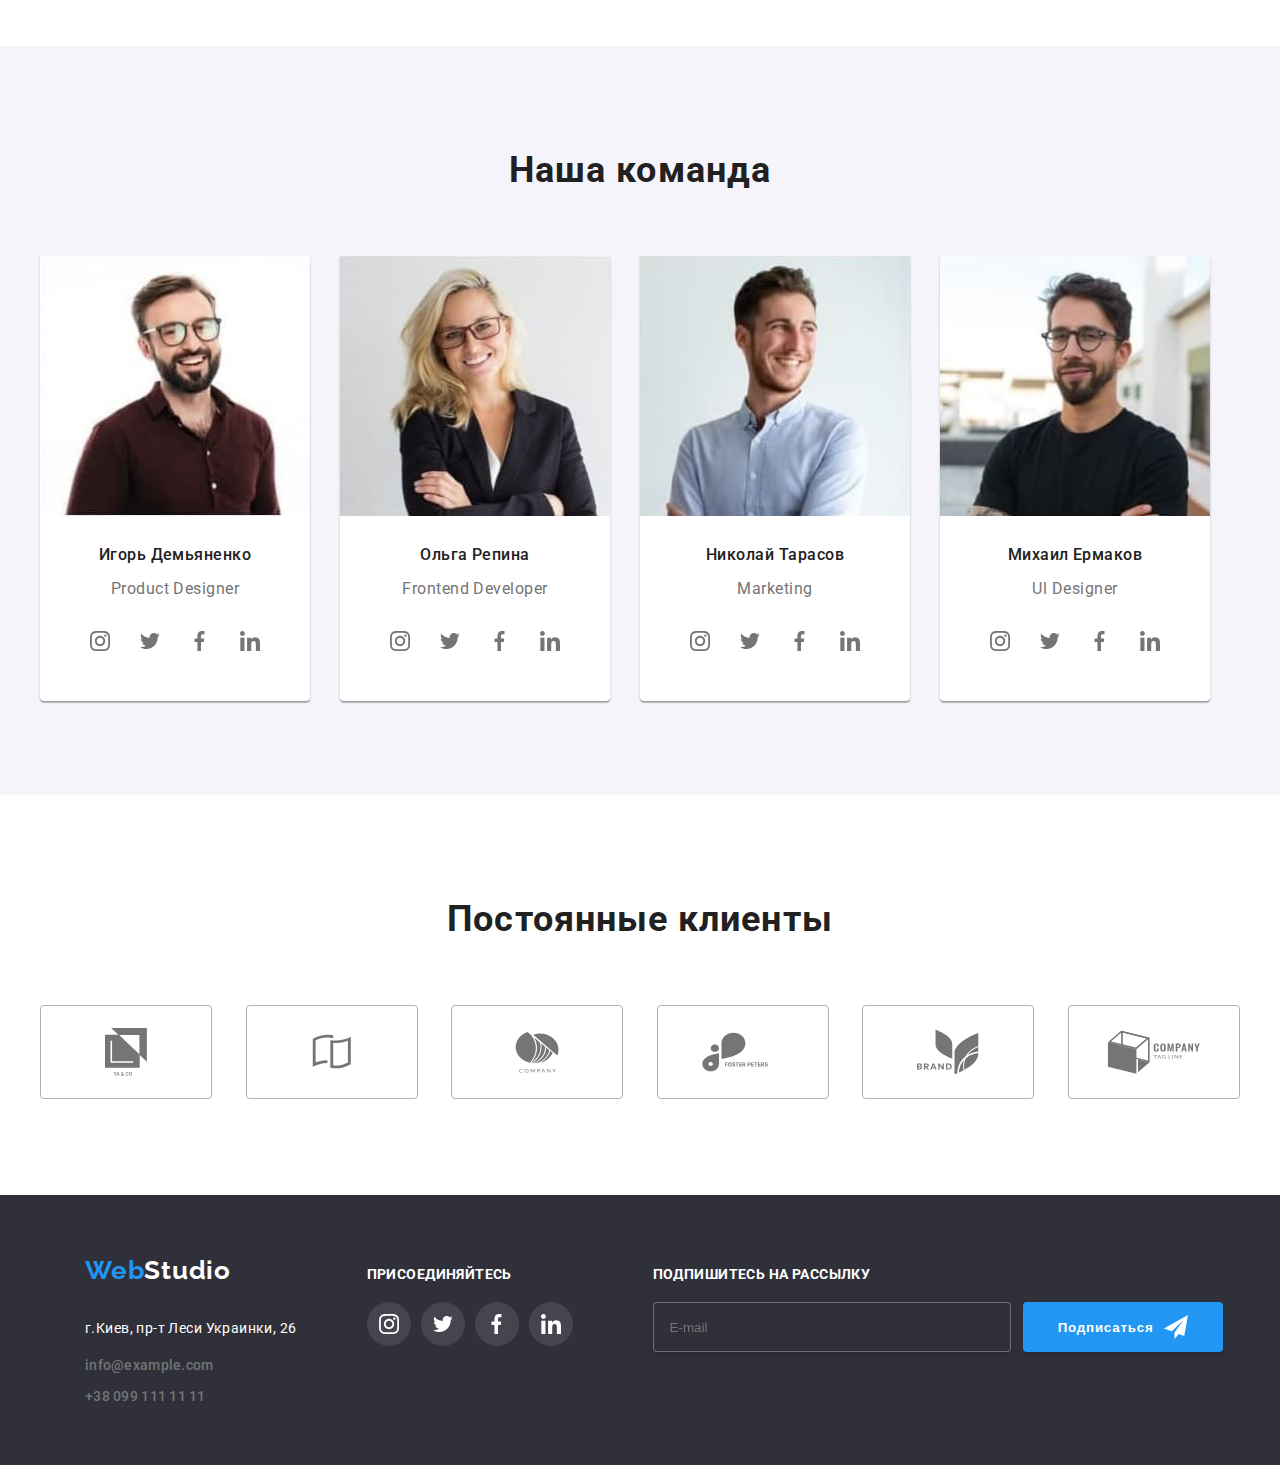
==== commit 931e7554: "footer-form" ====
--- a/index.html
+++ b/index.html
@@ -12,10 +12,9 @@
         href="https://fonts.googleapis.com/css2?family=Raleway:wght@700&family=Roboto:wght@400;500;700;900&display=swap"
         rel="stylesheet">
 
-    <link href="link rel="
-        stylesheet="https://cdnjs.cloudflare.com/ajax/libs/modern-normalize/1.1.0/modern-normalize.min.css"
+    <link rel="stylesheet" href="https://cdnjs.cloudflare.com/ajax/libs/modern-normalize/1.1.0/modern-normalize.min.css"
         integrity="sha512-wpPYUAdjBVSE4KJnH1VR1HeZfpl1ub8YT/NKx4PuQ5NmX2tKuGu6U/JRp5y+Y8XG2tV+wKQpNHVUX03MfMFn9Q=="
-        crossorigin="anonymous">
+        crossorigin="anonymous" referrerpolicy="no-referrer" />
 
     <link rel="stylesheet" href="https://cdnjs.cloudflare.com/ajax/libs/animate.css/4.1.1/animate.min.css" />
 
@@ -423,7 +422,7 @@
 
     <!--FOOTER-->
     <footer class="page-footer">
-        <div class="footer">
+        <div class="footer container">
             <div class="footer-container">
                 <a class="logo-footer link" href="./index.html">Web<span class="logo-footer-part-2">Studio </span>
                 </a>
@@ -485,21 +484,19 @@
                 </ul>
             </div>
 
-
-            <form class="footer-form">
+            <div class="footer-form-holder">
                 <p class="footer-form-title">Подпишитесь на рассылку</p>
-                <div class="footer-form-holder">
-                    <input type="email" class="footer-form-input" name="user-name" placeholder="E-mail" required="">
+                <form class="footer-form">
+                    <input type="email" class="footer-form-input" name="user-email" placeholder="E-mail" required="">
                     <button type="submit" class="footer-form-btn">Подписаться
                         <svg class="footer-form-icon">
                             <use href="./images/sprite.svg#icon-send">
                             </use>
                         </svg>
                     </button>
-
-                </div>
-            </form>
-
+                </form>
+            </div>
+        </div>
 
         </div>
     </footer>
--- a/css/styles.css
+++ b/css/styles.css
@@ -486,10 +486,11 @@
 padding-bottom: 60px;
 margin: auto;
 }
-.footer-container{
+/*.footer-container{
 align-items: center;
 padding-left: 200px;
-}
+}*/
+
 .logo-footer{
 margin-bottom: 30px;
 display: block;
@@ -595,21 +596,24 @@
 }
 .footer-form{
 display: flex;
+}
+.footer-form-title{
+align-items: center;
+font-weight: bold;
+font-size: 14px;
+line-height: 16px;
+letter-spacing: 0.03em;
+text-transform: uppercase;
+color: var(--accent-text-color);
+margin-bottom: 20px;
+}
+/*.footer-form-holder {
+display: flex;
 justify-content: space-between;
-}
-.footer-form-title{
-align-items: center;
-font-weight: bold;
-font-size: 14px;
-line-height: 16px;
-letter-spacing: 0.03em;
-text-transform: uppercase;
-color: var(--accent-text-color);
-margin-bottom: 20px;
-}
+}*/
+
 .footer-form-holder {
-display: flex;
-justify-content: space-between;
+margin-left: 70px;
 }
 .footer-form-input {
 width: 358px;
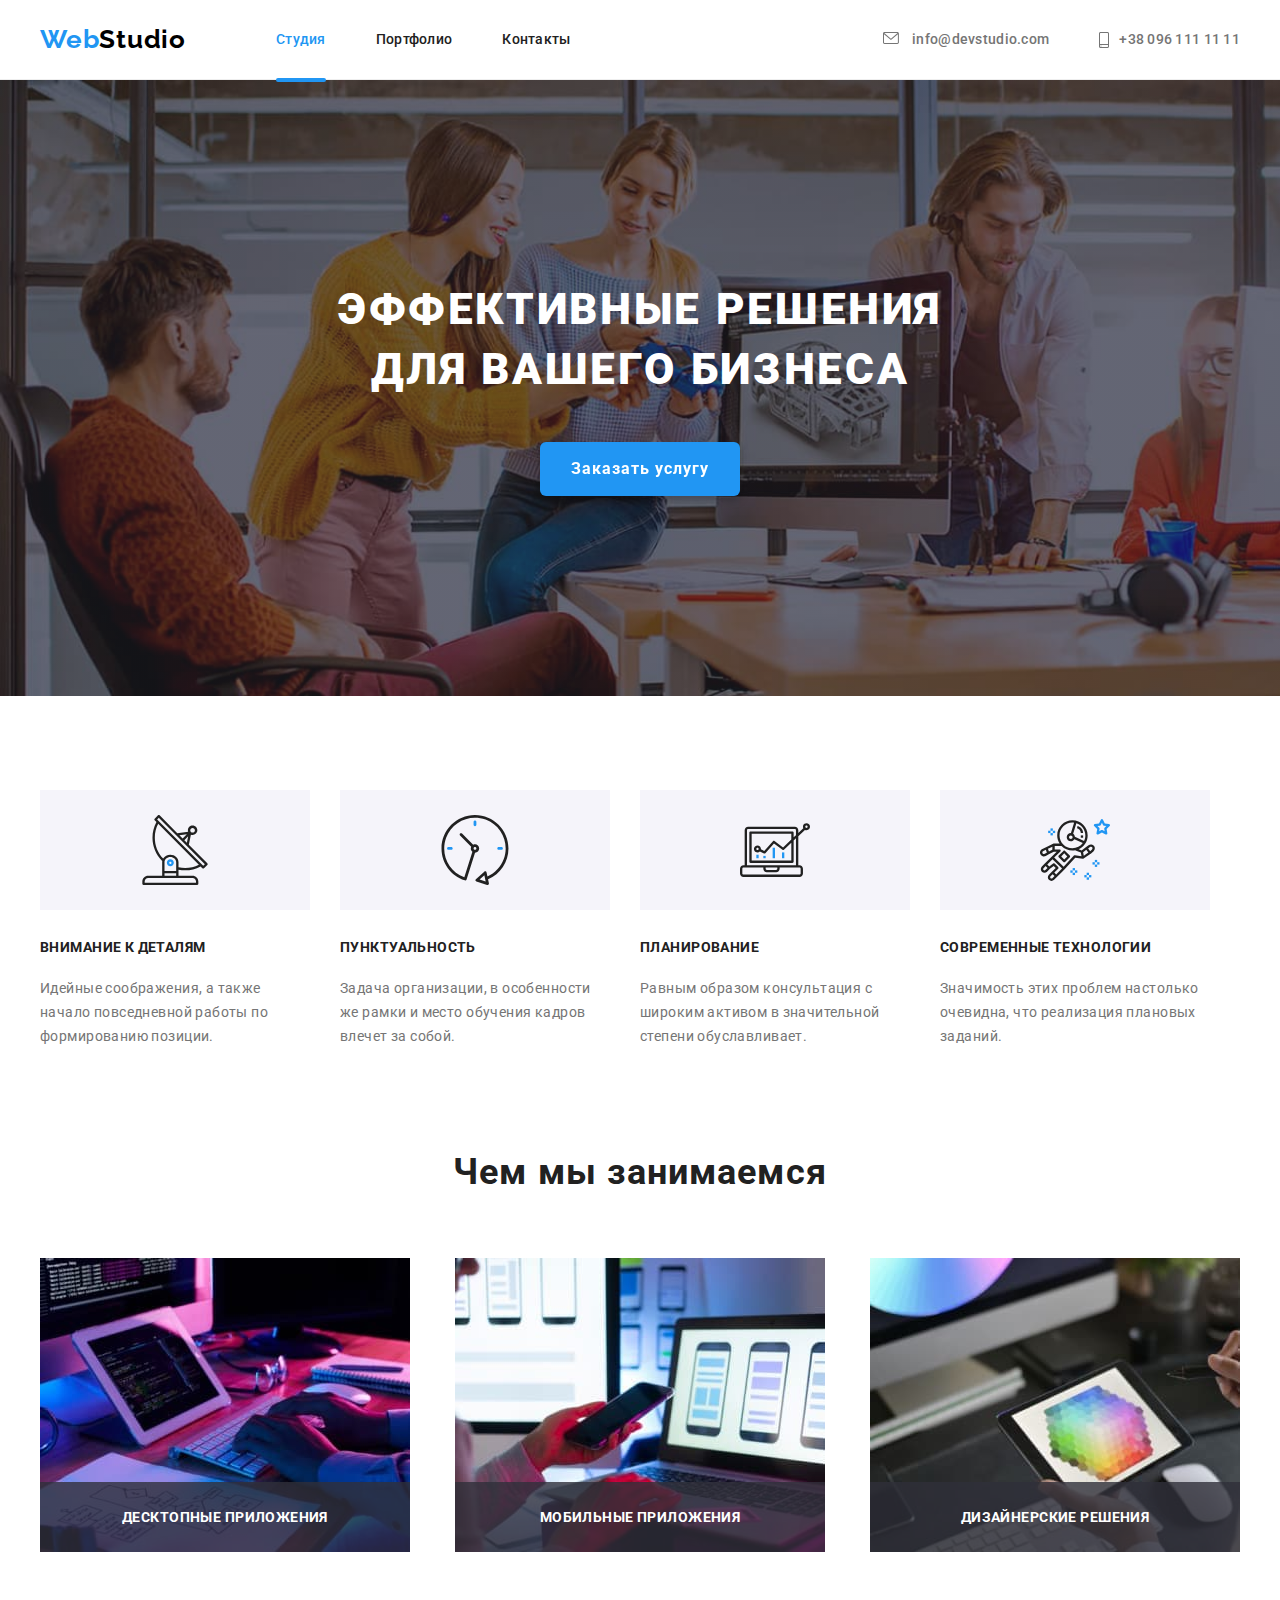
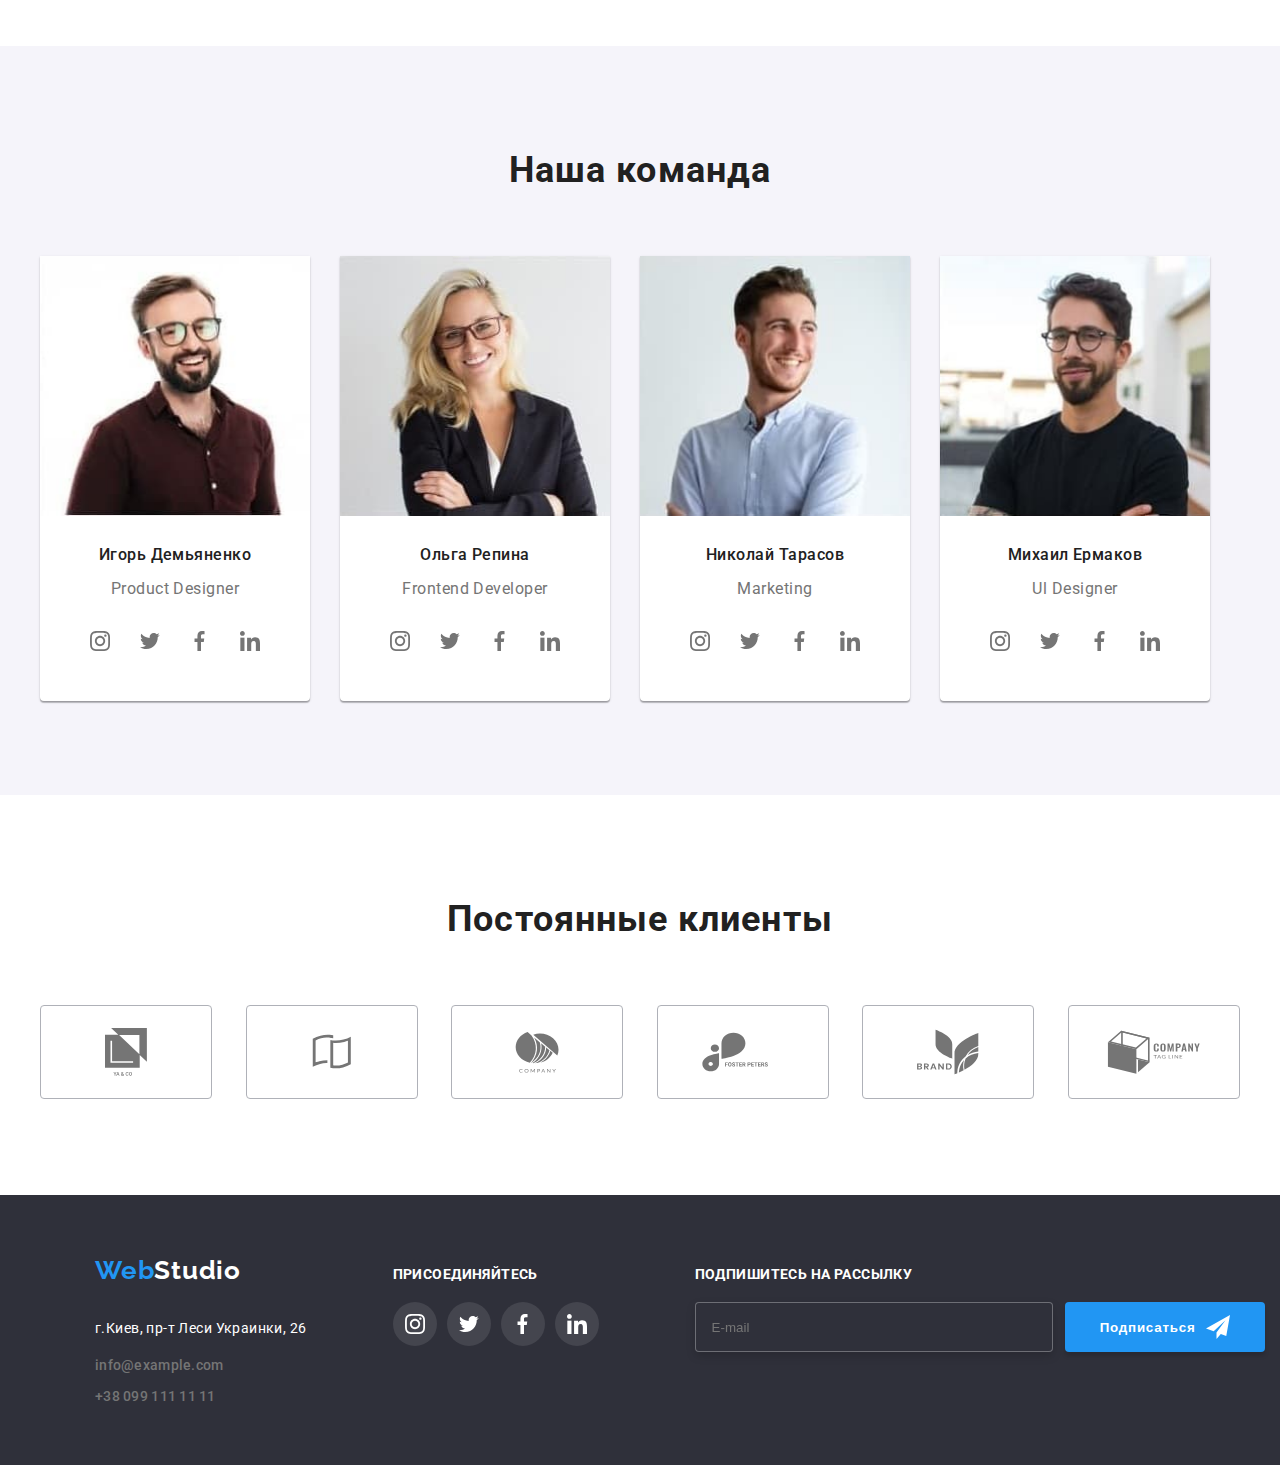
==== commit 282be258: "corrected-mistakes-hw-6" ====
--- a/index.html
+++ b/index.html
@@ -423,7 +423,7 @@
     <!--FOOTER-->
     <footer class="page-footer">
         <div class="footer container">
-            <div class="footer-container">
+            <div class="footer-menu">
                 <a class="logo-footer link" href="./index.html">Web<span class="logo-footer-part-2">Studio </span>
                 </a>
                 <address>
@@ -513,7 +513,7 @@
                 <p class="modal-form-head">Оставьте свои данные, мы вам перезвоним
                 </p>
                 <label class="modal-form-field">
-                    Имя
+                    <p class="field-title">Имя</p>
                     <span class="modal-form-input-wrapper">
                         <input type="text" class="modal-form-input" name="user-name" minlength="2"
                             pattern="[a-zA-Zа-яёА-ЯЁ]+" title="Имя должно содержать символы кириллицы или латиницы"
@@ -525,7 +525,7 @@
                     </span>
                 </label>
                 <label class="modal-form-field">
-                    Телефон
+                    <p class="field-title">Телефон</p>
                     <span class="modal-form-input-wrapper">
                         <input type="tel" class="modal-form-input" name="user-phone"
                             pattern="[0-9]{3}-[0-9]{3}-[0-9]{2}-[0-9]{2}" title="096-000-00-00" required>
@@ -536,7 +536,7 @@
                     </span>
                 </label>
                 <label class="modal-form-field">
-                    Почта
+                    <p class="field-title">Почта</p>
                     <span class="modal-form-input-wrapper">
                         <input type="email" class="modal-form-input" name="user-mail" required>
                         <svg class="modal-form-icon" width="15px" height="12px">
@@ -546,7 +546,7 @@
                     </span>
                 </label>
                 <label class="modal-form-field">
-                    Комментарий
+                    <p class="field-title">Комментарий</p>
                     <textarea name="user-message" class="modal-form-message" placeholder="Введите текст"></textarea>
                 </label>
                 <input type="checkbox" class="modal-form-checkbox visually-hidden" id="accept-policy">
--- a/css/styles.css
+++ b/css/styles.css
@@ -486,10 +486,10 @@
 padding-bottom: 60px;
 margin: auto;
 }
-/*.footer-container{
-align-items: center;
-padding-left: 200px;
-}*/
+
+.footer-menu{
+align-items: center;
+}
 
 .logo-footer{
 margin-bottom: 30px;
@@ -554,11 +554,11 @@
 }
 .footer{
 display: flex;
-margin-left: 70px;
+margin-left: 80px;
 align-items: baseline;
 }
 .footer-social{
-margin-left: 70px;
+margin-left: 86px;
 }
 .footer-social-list-title{
 font-weight: bold;
@@ -596,6 +596,7 @@
 }
 .footer-form{
 display: flex;
+margin-left: 86px;
 }
 .footer-form-title{
 align-items: center;
@@ -606,15 +607,17 @@
 text-transform: uppercase;
 color: var(--accent-text-color);
 margin-bottom: 20px;
+margin-left: 86px;
 }
 /*.footer-form-holder {
 display: flex;
 justify-content: space-between;
-}*/
+}
 
 .footer-form-holder {
 margin-left: 70px;
-}
+}*/
+
 .footer-form-input {
 width: 358px;
 height: 50px;
@@ -804,7 +807,6 @@
 left: 50%;
 top: 50%;
 width: 528px;
-height: 580px;
 background-color: var(--accent-text-color);
 transform: translate(-50%, -50%);
 border-radius: 4px;
@@ -855,6 +857,9 @@
 color: #757575;
 margin-bottom: 16px;
 }
+.field-title{
+margin-bottom: 6px;
+}
 .modal-form-input-wrapper{
 position: relative;
 margin-top: 4px;
@@ -891,7 +896,6 @@
 box-sizing: border-box;
 width: 100%;
 height: 120px;
-margin-top: 6px;
 border: 1px solid rgba(33, 33, 33, 0.2);
 border-radius: 4px;
 padding: 12px 16px;
